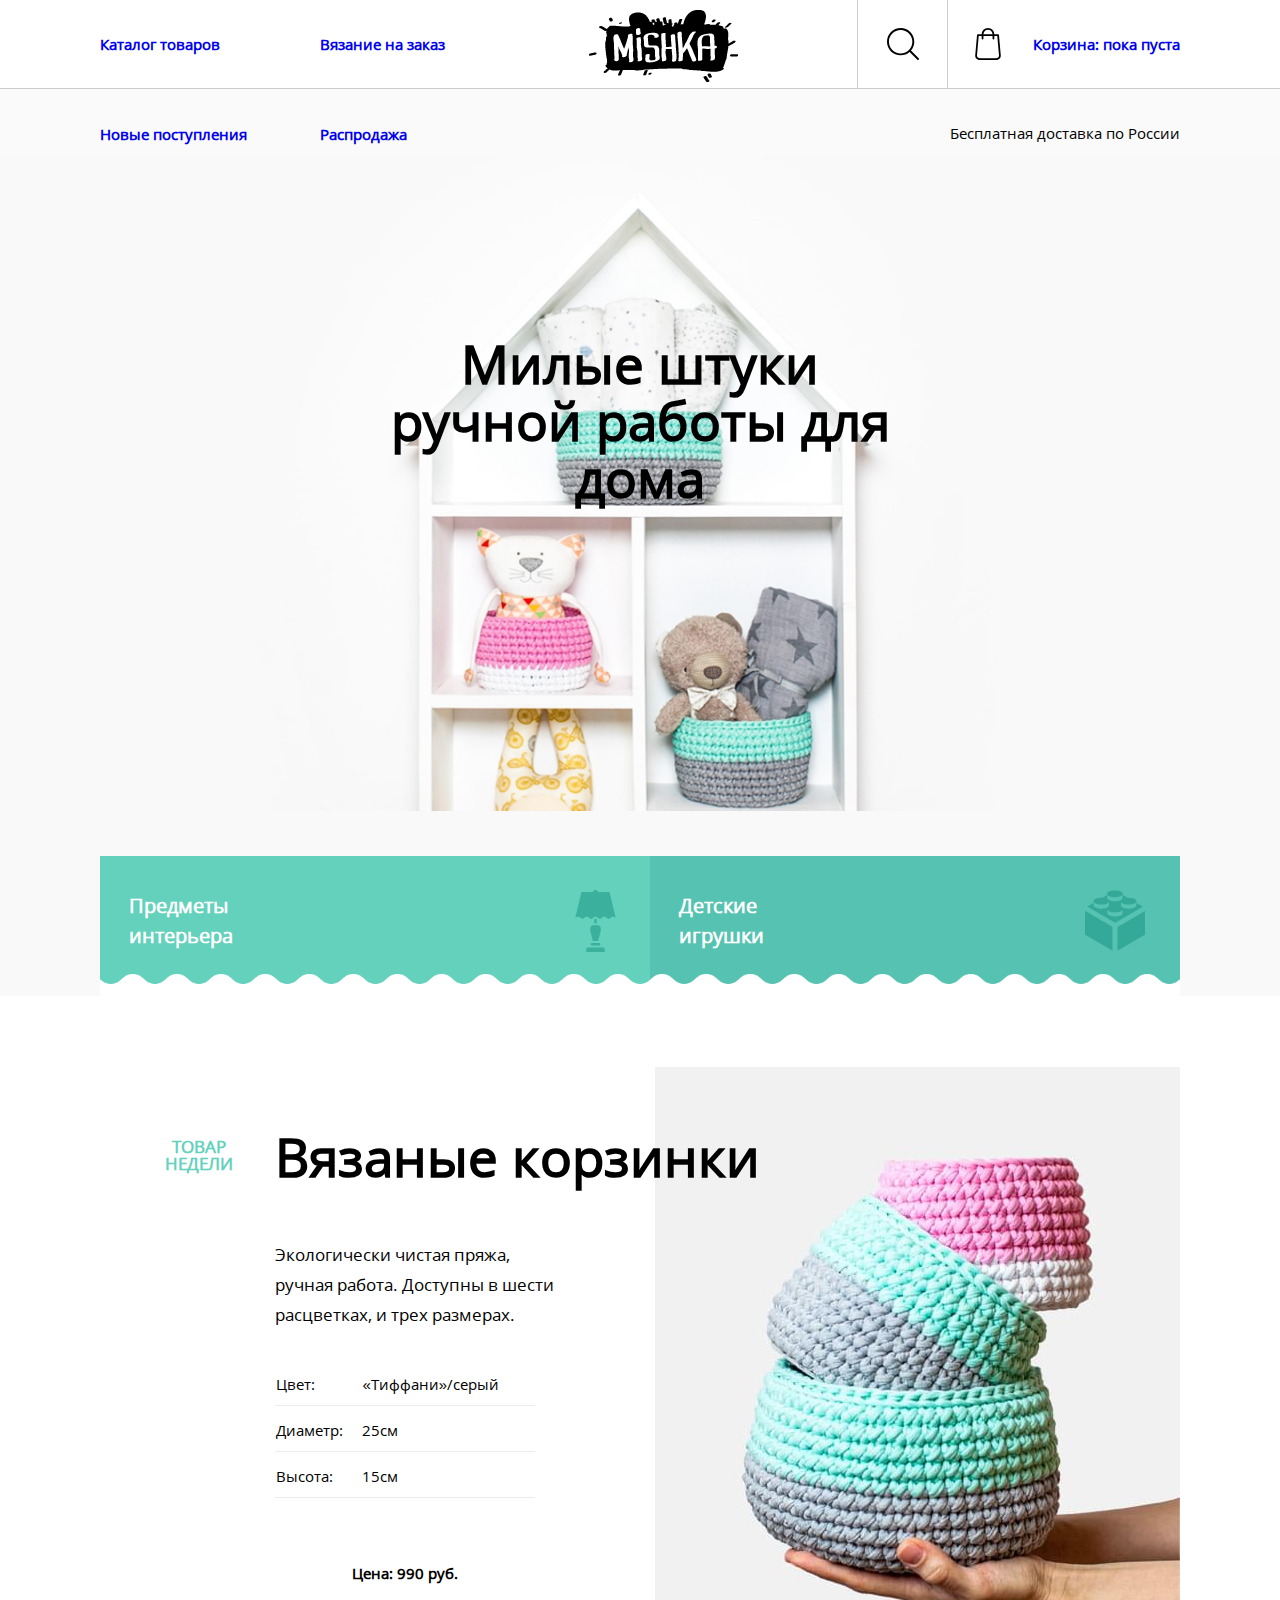
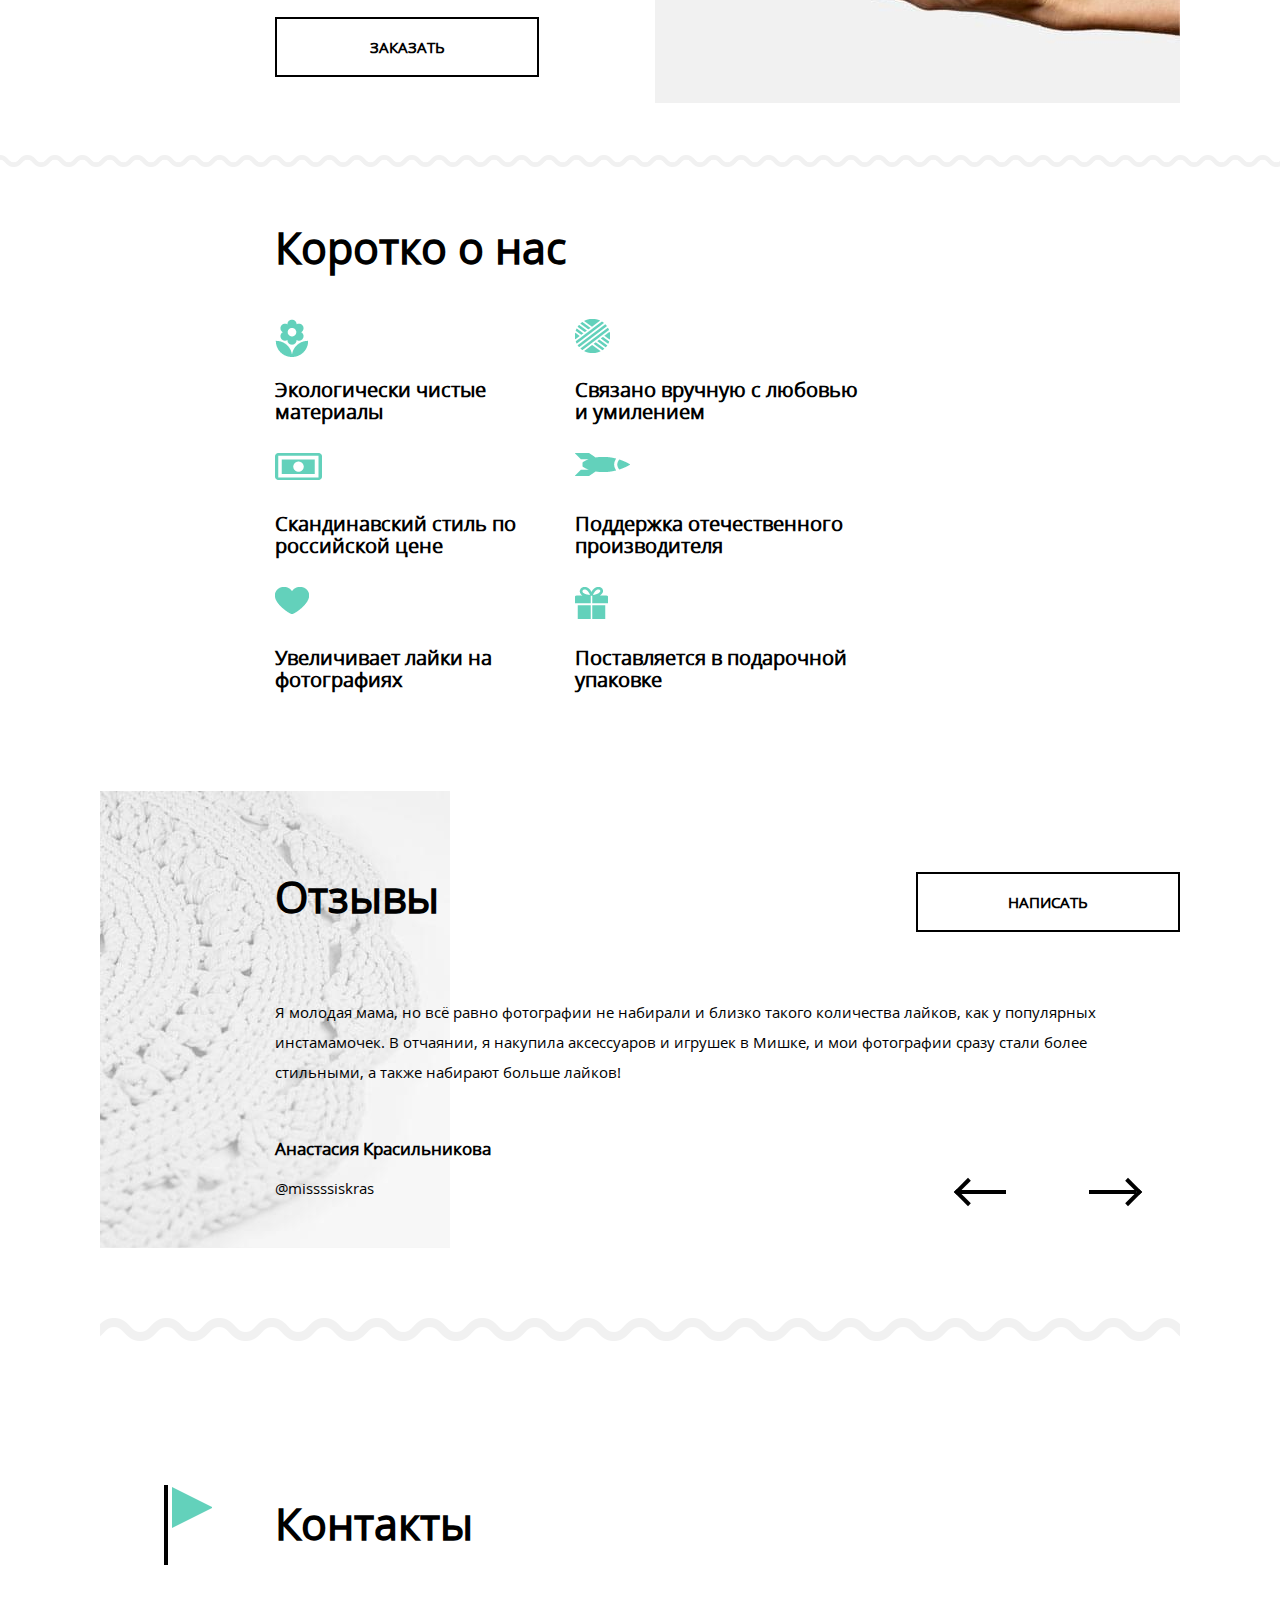
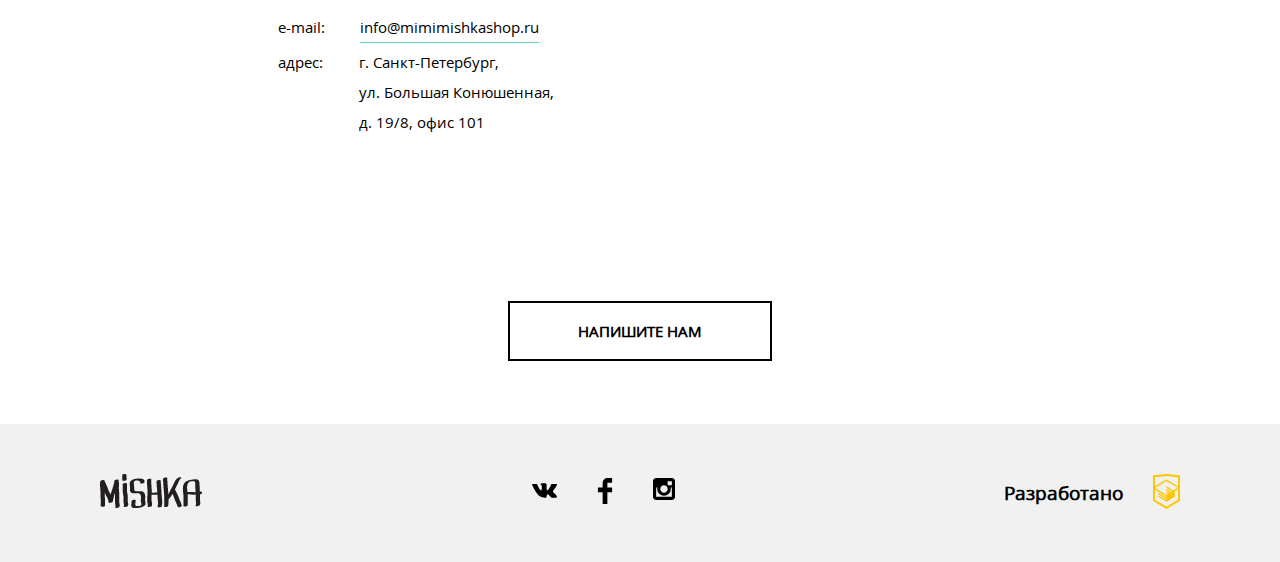
==== index.html @ f9663d28 "complete page" ====
<!DOCTYPE html>
<html lang="ru">
  <head>
    <meta charset="utf-8">
    <title>Mishka</title>
    <link rel="stylesheet" type="text/css" href="css/normalize.css">
    <link rel="stylesheet" type="text/css" href="css/main.css">
  </head>
  <body class="main-page">
    <header class="page-header">
      <nav class="main-nav main-nav--closed">
        <button class="main-nav__toggle " type="button"><span class='visually-hidden'>Открыть меню</span></button>
        <ul class="site-nav">
          <li class="site-nav__item">
            <a href="catalog.html">Каталог товаров</a>
          </li>
          <li class="site-nav__item">
            <a href="form.html">Вязание на заказ</a>
          </li>
        </ul>
        <a href="#">
          <picture class="logo">
            <source srcset="img/mishka-logo-mobile.png" media='(max-width: 767px)'>
            <source srcset="img/mishka-logo-desktop.png" type="" media='(min-width: 768px)'>
            <img src="img/main-logo.png">  
          </picture>
        </a>
        <ul class="user-nav">
          <li class="user-nav__item user-nav__item--search">
            <a href="#">Поиск по сайту</a>
          </li>
          <li class="user-nav__item user-nav__item--cart cart__filling--not">
            <a href="#">Корзина: <span class="cart__filling">пока пуста</span></a>
          </li>
        </ul>
      </nav>
      <nav class="sub-nav">
        <ul class="offer-nav">
          <li class="offer-nav__item">
            <a href="#">Новые поступления</a>
          </li>
          <li class="offer-nav__item">
            <a href="#">Распродажа</a>
          </li>
        </ul>
        <a class="sub-nav__delivery">Бесплатная доставка по России</a>
      </nav>
    </header>
    <main >
    <section class="collection-cover">
      <div class="collection">
        <h1 class="main-motto">Милые штуки ручной работы для дома</h1>
        <ul class="collection-list">
          <li class="collection-list__item">
            <a href="#" class="collection__intertior">Предметы <br>интерьера</a>
          </li>
          <li class="collection-list__item"><a href="#" class="collection__toys">
          Детские <br>игрушки</a>
          </li>
        </ul>
      </div>
    </section>
    <section class="weekly-offer">

      <div class="weekly-offer__item">
        <div class="weekly-offer__caption-cover">
          <h2 class="weekly-offer__caption">Вязаные корзинки</h2>
          <p class="weekly-offer__hit">Товар недели</p>
        </div>
        <p class="weekly-offer__paragraph">Экологически чистая пряжа, ручная работа. Доступны в шести расцветках, и трех размерах.</p>
        <table class="offer-table">
          
            <tr class="offer-table__row">
              <th class="offer-table__head">Цвет:</th>
              <td class="offer-table__data">«Тиффани»/серый</td>
            </tr>
            <tr class="offer-table__row">
              <th class="offer-table__head">Диаметр:</th>
              <td class="offer-table__data">25см</td>
            </tr>
            <tr class="offer-table__row">
              <th class="offer-table__head">Высота:</th>
              <td class="offer-table__data">15см</td>
            </tr>
          
        </table>
        <picture class="triple-set-pic">
          <source srcset="img/triple-set-mobile.jpg" width='260px' type="" media='(max-width: 767px)'>
          <source srcset="img/triple-set-tablet.jpg" type="" media='(max-width: 1200px)'>
          <source srcset="img/triple-set-desktop.jpg" type="" media='(min-width: 1201px)'>
          <img src="img/triple-set-tablet.jpg" >

        </picture>
        <p class="offer-table__price">Цена: 990 руб.</p>
        <a href="#" class="button button-offer-item">Заказать</a>
      </div>
    </section>
    <section class="about-us">
      <h2 class="index-caption about-us__caption">Коротко о нас</h2>
      <ul class="about-us__list">
        <li class="about-us__list-item about-us__list-item-1">Экологически чистые материалы</li>
        <li class="about-us__list-item about-us__list-item-2">Связано вручную с любовью и умилением</li>
        <li class="about-us__list-item about-us__list-item-3">Скандинавский стиль по российской цене</li>
        <li class="about-us__list-item about-us__list-item-4">Поддержка отечественного производителя</li>
        <li class="about-us__list-item about-us__list-item-5">Увеличивает лайки на фотографиях</li>
        <li class="about-us__list-item about-us__list-item-6">Поставляется в подарочной упаковке</li>
      </ul>
    </section>
    <section class="feedback">

      <div class="feedback__cover">
        <h2 class="feedback__caption index-caption">Отзывы</h2>
        <a href="#" class="button feedback__button">Написать</a>
      </div>
      <p class="feedback__paragraf">Я молодая мама, но всё равно фотографии не набирали и близко такого количества лайков, как у популярных инстамамочек. В отчаянии, я накупила аксессуаров и игрушек в Мишке, и мои фотографии сразу стали более стильными, а также набирают больше лайков!</p>
      <div class="author-arrows__cover">
        <div class="feedback__autor">
          <p class="author__name">Анастасия Красильникова</p>
          <p class="author__email">@missssiskras</p>
        </div>
        <div class="arrows-cover">
          <ul class="arrows">
            <li class="arrow">
              <a href="#" class="arrow-back"></a>
            </li>
            <li class="arrow">
              <a href="#" class="arrow-forward"></a>
            </li>
          </ul>
        </div>
      </div>
    </section>
    <section class="contacts">
      <p class="contacts__label"></p>
      <div class="contacts__where">
        <div class="contacts__-text-info">
          <h2 class="contacts-caption index-caption">Контакты</h2>
          <table class="contacts__table">
            <tbody>
              <tr>
                <th>e-mail:</th>
                <td><a class="contacts__table-email">info@mimimishkashop.ru</a></td>
              </tr>
              <tr class="contacts-table__second-row">
                <th>адрес:</th>
                <td class="table-address">г. Санкт-Петербург,
                <br>ул. Большая 
                Конюшенная, 
                <br>д. 19/8, офис 101</td>
              </tr>
            </tbody>
          </table>
          </div>
          <iframe src="https://yandex.ru/map-widget/v1/-/CKUvM8I5"  frameborder="1" allowfullscreen="true" class="yandex-map"></iframe>
          
        </div>
        <a href="#" class="button contacts__button">Напишите нам</a>
    </section>
  </main>
  <footer class="footer-nav">
    <a href="#" class="footer-nav__logo"><img src="img/logo-footer.png"></a>
    <div class="social-nav__cover">
      <ul class="social-nav">
        <li class="social-nav__element">
          <a href="#" class="vk"><svg xmlns="http://www.w3.org/2000/svg" width="25" height="25" viewBox="0 0 26 15"><path fill="#000" d="M16.138 11.51c.956-.309 2.18 2.04 3.483 2.939.978.681 1.727.534 1.727.534l3.473-.05s1.815-.112.957-1.554c-.071-.12-.503-1.069-2.585-3.022-2.177-2.043-1.882-1.712.739-5.244 1.597-2.153 2.236-3.468 2.036-4.028-.192-.539-1.365-.399-1.365-.399L20.69.713c-.381.001-.704.119-.851.515-.003.004-.621 1.666-1.445 3.079-1.741 2.989-2.436 3.148-2.724 2.961-.661-.433-.494-1.737-.494-2.664 0-2.897.432-4.105-.846-4.417-.427-.104-.739-.172-1.828-.182-1.392-.021-2.574 0-3.244.329-.445.223-.786.712-.579.74.26.035.843.16 1.155.586.401.552.389 1.789.389 1.789s.229 3.411-.54 3.834c-.528.29-1.25-.302-2.803-3.016-.793-1.388-1.392-2.922-1.392-2.922s-.116-.285-.326-.441c-.25-.185-.6-.244-.6-.244L.848.684S.29.7.085.946c-.182.218-.015.668-.015.668s2.909 6.881 6.203 10.347c3.02 3.182 6.452 2.971 6.452 2.971h1.555s.469-.054.709-.312c.224-.24.214-.691.214-.691s-.031-2.109.935-2.419z"/></svg><span class="visually-hidden">Вконтакте</span></a>
        </li>
        <li class="social-nav__element">
          <a href="#" class="fb"><svg xmlns="http://www.w3.org/2000/svg" width="26" height="26" viewBox="0 0 12 22"><path fill="#000" d="M12 4V0H8a4 4 0 0 0-4 4v4H0v4h4v10h4V12h4V8H8V4h4z"/></svg><span class="visually-hidden">Facebook</span></a>
        </li>
        <li class="social-nav__element">
          <a href="#" class="insta"><svg xmlns="http://www.w3.org/2000/svg" width="22" height="22" viewBox="0 0 21 21"><path fill="#000" d="M18 0H3C1.35 0 0 1.35 0 3v15c0 1.65 1.35 3 3 3h15c1.65 0 3-1.35 3-3V3c0-1.65-1.35-3-3-3zm-7.5 7c1.93 0 3.5 1.57 3.5 3.5S12.43 14 10.5 14 7 12.43 7 10.5 8.57 7 10.5 7zM18 18H3V9h1.181A6.504 6.504 0 0 0 4 10.5a6.5 6.5 0 1 0 13 0 6.45 6.45 0 0 0-.181-1.5H18v9zm0-11h-4V3h4v4z"/></svg><span class="visually-hidden">Instagram</span></a>
        </li>
      </ul>
    </div>
    <div class="footer-academy__cover">
      <p class="footer-nav__academy">Разработано</p> 
      <a href="academy"><img src="img/logo-html.png" width="27" height="35"></a>
    </div>
      
  </footer>
  <script type="text/javascript">
      var navMain = document.querySelector('.main-nav');
      var navToggle = document.querySelector('.main-nav__toggle');

      navMain.classList.remove('main-nav--nojs');

      navToggle.addEventListener('click', function() {
        if (navMain.classList.contains('main-nav--closed')) {
          navMain.classList.remove('main-nav--closed');
          navMain.classList.add('main-nav--opened');
        } else {
          navMain.classList.add('main-nav--closed');
          navMain.classList.remove('main-nav--opened');
        }
      });
    </script>
  </body>

</html>
---- css/main.css ----
@font-face {
  font-family: 'Open Sans';
  src: url("../fonts/opensans.woff2") format("woff2"), url("../fonts/opensans.woff") format("woff");
  font-weight: normal;
  font-style: normal; }

/* this file is used for block PAGE-HEADER */
/* this file is used for sass-variables */
/* this file is used for global css preferences kinda custom
reset.css with the slightest difference, that i am pretty sure
what i was doing (divide it by the fact that i'm not even a real junior)

if you meet something which doesn't resemble BEM-methodology
that means this was not the best decision I've ever made,
but it works and i didn't have enough time to refactor it.
If any of the methods disappointed you, please remember
that it is my first year of web-dev and i was trying to do my best */
body {
  min-width: 320px;
  font-size: 15px;
  line-height: 20px;
  font-family: "Open Sans", sans-serif;
  color: #000000;
  font-style: normal; }

a {
  text-decoration: none; }
  a:visited {
    color: #000000; }

.visually-hidden:not(:focus):not(:active),
input[type='checkbox'].visually-hidden,
input[type='radio'].visually-hidden {
  position: absolute;
  display: none;
  overflow: hidden;
  clip: rect(0 0 0 0);
  width: 1px;
  height: 1px;
  margin: -1px;
  padding: 0;
  content: '';
  white-space: nowrap;
  border: 0;
  -webkit-clip-path: inset(100%);
  clip-path: inset(100%); }

.button {
  display: block;
  margin-left: 30px;
  margin-right: 30px;
  text-align: center;
  width: 260px;
  font-weight: bold;
  text-transform: uppercase;
  color: #000000;
  border: 2px solid #000000;
  padding-top: 18px;
  padding-bottom: 18px;
  margin-bottom: .button; }
  .button :visited {
    color: #000000; }

@media (max-width: 767px) {
  .index-caption {
    font-size: 25px;
    line-height: 30px;
    padding-left: 30px;
    margin-bottom: 31px; } }

/* this file is used for blocks/page-header */
.page-header ul {
  list-style: none; }

.site-nav,
.user-nav {
  margin: 0;
  padding: 0; }

@media (max-width: 767px) {
  .logo {
    -webkit-box-ordinal-group: 1;
    -webkit-order: 0;
        -ms-flex-order: 0;
            order: 0; }
  .page-header {
    background-color: #ffffff; }
  .user-nav,
  .site-nav {
    -webkit-box-ordinal-group: 3;
    -webkit-order: 2;
        -ms-flex-order: 2;
            order: 2;
    margin: 0;
    padding: 0;
    display: -webkit-box;
    display: -webkit-flex;
    display: -ms-flexbox;
    display: flex;
    -webkit-box-orient: vertical;
    -webkit-box-direction: normal;
    -webkit-flex-direction: column;
        -ms-flex-direction: column;
            flex-direction: column;
    text-align: center;
    font-family: "Open Sans", sans-serif;
    font-size: 17px;
    line-height: 20px; }
  .sub-nav {
    display: none; }
  .user-nav__item,
  .site-nav__item {
    border-bottom: 1px solid #cdcdcd;
    padding-left: 30px;
    padding-right: 30px; }
  .user-nav__item a,
  .site-nav__item a {
    color: #000000;
    display: block;
    font-weight: bold; }
  .main-nav {
    display: -webkit-box;
    display: -webkit-flex;
    display: -ms-flexbox;
    display: flex; } }

@media (min-width: 768px) {
  .logo img {
    margin-left: -30%;
    padding-top: 10px; }
  .main-nav__toggle {
    display: none; }
  .main-nav {
    display: -webkit-box;
    display: -webkit-flex;
    display: -ms-flexbox;
    display: flex;
    height: 88px;
    -webkit-box-pack: justify;
    -webkit-justify-content: space-between;
        -ms-flex-pack: justify;
            justify-content: space-between;
    padding-left: 50px;
    padding-right: 50px;
    border-bottom: 1px solid #cdcdcd; }
  .site-nav {
    position: absolute; }
  .user-nav {
    display: -webkit-box;
    display: -webkit-flex;
    display: -ms-flexbox;
    display: flex; }
  .user-nav__item--search {
    border: 1px solid #cdcdcd;
    box-sizing: border-box;
    border-bottom: none;
    border-top: none;
    content: ''; }
  .user-nav__item--search a,
  .user-nav__item--cart a {
    display: block;
    padding-top: 34px;
    box-sizing: border-box;
    padding-bottom: 34px;
    font-weight: bold; }
  .user-nav__item--search a {
    color: transparent;
    font-size: 12px;
    background-image: url("../img/magnifying-glass.svg");
    background-size: 32px 32px;
    background-position: center;
    background-repeat: no-repeat; }
  .user-nav__item--cart {
    padding-left: 85px;
    background-size: 32px 32px;
    background-position: 24px;
    background-repeat: no-repeat;
    background-image: url("../img/shopping-bag.svg"); }
  .offer-nav {
    display: none; }
  .site-nav {
    top: 89px;
    display: -webkit-box;
    display: -webkit-flex;
    display: -ms-flexbox;
    display: flex;
    font-weight: bold; }
  .site-nav a:visited {
    color: #000; }
  .site-nav__item {
    width: 220px; }
  .site-nav__item a {
    display: block;
    padding-top: 34px;
    padding-bottom: 34px; }
  .sub-nav {
    height: 66px;
    background-color: #f1f1f1;
    display: -webkit-box;
    display: -webkit-flex;
    display: -ms-flexbox;
    display: flex;
    -webkit-box-pack: end;
    -webkit-justify-content: flex-end;
        -ms-flex-pack: end;
            justify-content: flex-end;
    padding-left: 50px;
    padding-right: 50px;
    box-sizing: border-box;
    padding-top: 24px; }
  .sub-nav__delivery {
    margin: 0;
    font-size: 15px;
    line-height: 24px;
    padding-top: 8px; }
  .main-motto {
    margin: 0; }
  .main-motto,
  .main-form .inner-page-header,
  .catalog .inner-page-header {
    padding-left: 0;
    font-size: 43px;
    line-height: 50px;
    text-align: center;
    padding-top: 40px;
    padding-bottom: 80px;
    margin-bottom: 80px;
    background-color: #f1f1f1;
    background-image: url("../img/white-zigzag.png");
    background-repeat: repeat-x;
    background-position: bottom;
    background-size: auto; }
  .logo img {
    padding-left: 50px; } }

@media (min-width: 1200px) {
  .site-nav {
    position: relative;
    top: 0px; }
  .site-nav__item a {
    display: block;
    padding-top: 34px;
    padding-bottom: 34px; }
  .sub-nav {
    height: 66px;
    background-color: #f1f1f1;
    display: -webkit-box;
    display: -webkit-flex;
    display: -ms-flexbox;
    display: flex;
    -webkit-box-pack: justify;
    -webkit-justify-content: space-between;
        -ms-flex-pack: justify;
            justify-content: space-between;
    box-sizing: border-box;
    padding-top: 24px; }
  .offer-nav {
    margin: 0;
    padding: 0;
    display: -webkit-box;
    display: -webkit-flex;
    display: -ms-flexbox;
    display: flex;
    -webkit-align-self: center;
        -ms-flex-item-align: center;
            align-self: center; }
  .offer-nav__item {
    width: 220px;
    font-weight: bold; } }

/* this file is used for blocks/main-nav.scss */
@media (max-width: 767px) {
  .main-nav--closed .site-nav,
  .main-nav--closed .user-nav {
    display: none; }
  .main-nav {
    height: 80px;
    -webkit-box-align: center;
    -webkit-align-items: center;
        -ms-flex-align: center;
            align-items: center;
    -webkit-box-pack: justify;
    -webkit-justify-content: space-between;
        -ms-flex-pack: justify;
            justify-content: space-between;
    border-bottom: 1px solid #ececec;
    padding-left: 30px;
    padding-right: 30px;
    position: relative; }
    .main-nav::before {
      display: block;
      content: '';
      width: 22px;
      height: 1px;
      position: relative;
      top: 0; }
  .main-nav__toggle {
    box-sizing: border-box;
    width: 22px;
    height: 20px;
    -webkit-box-ordinal-group: 3;
    -webkit-order: 2;
        -ms-flex-order: 2;
            order: 2;
    border: 3px solid #000000;
    border-left: none;
    border-right: none;
    background-color: transparent;
    position: relative; }
    .main-nav__toggle::after {
      display: block;
      content: '';
      width: 22px;
      height: 3px;
      position: absolute;
      top: 6px;
      left: 0;
      background-color: #000000; }
  .main-nav--opened {
    margin-bottom: 320px; }
  .main-nav--opened .site-nav,
  .main-nav--opened .user-nav {
    position: absolute;
    top: 81px;
    display: -webkit-box;
    display: -webkit-flex;
    display: -ms-flexbox;
    display: flex;
    background-color: #ffffff;
    width: 100%;
    margin-left: -30px; }
  .main-nav--opened .user-nav {
    top: 255px; }
  .main-nav--opened .main-nav__toggle {
    border: none; }
    .main-nav--opened .main-nav__toggle::before {
      display: block;
      content: '';
      width: 25px;
      height: 3px;
      position: absolute;
      top: 8px;
      left: 0;
      background-color: #000000;
      -webkit-transform: rotate(45deg);
          -ms-transform: rotate(45deg);
              transform: rotate(45deg); }
    .main-nav--opened .main-nav__toggle::after {
      display: block;
      content: '';
      width: 25px;
      height: 3px;
      position: absolute;
      top: 8px;
      left: 0;
      background-color: #000000;
      -webkit-transform: rotate(-45deg);
          -ms-transform: rotate(-45deg);
              transform: rotate(-45deg); }
  .cart__filling--not {
    position: relative; }
    .cart__filling--not::before {
      display: block;
      content: '';
      width: 20px;
      height: 20px;
      position: absolute;
      top: 32px;
      left: 70px;
      background-image: url("../img/cart.png");
      background-repeat: no-repeat;
      background-size: contain; }
  .user-nav__item--search {
    position: relative; }
    .user-nav__item--search::before {
      display: block;
      content: '';
      width: 20px;
      height: 20px;
      position: absolute;
      top: 32px;
      left: 70px;
      background-image: url("../img/search.png");
      background-repeat: no-repeat;
      background-size: contain; }
  .site-nav__item a,
  .user-nav__item a {
    display: inline-block;
    width: 100%;
    padding-top: 32px;
    padding-bottom: 34px; } }

@media (min-width: 767px) {
  .logo,
  .offer-nav a,
  .site-nav__item a {
    box-sizing: border-box; }
    .logo:hover,
    .offer-nav a:hover,
    .site-nav__item a:hover {
      opacity: 0.6; }
    .logo:active,
    .offer-nav a:active,
    .site-nav__item a:active {
      opacity: 0.4; } }

@media (min-width: 1200px) {
  .main-nav,
  .sub-nav {
    padding-left: 100px;
    padding-right: 100px; } }

/* this file is used for blocks/collection.scss */
.collection-list {
  list-style: none;
  padding: 0;
  margin: 0; }

.collection {
  background-repeat: no-repeat;
  background-size: contain;
  background-position: center -45px;
  background-image: url("../img/background-main-mobile.jpg");
  padding-top: 76vw;
  background-color: #f9f9f9; }

.main-motto {
  font-size: 27px;
  line-height: 30px;
  position: relative;
  top: -270px;
  margin: 0 auto;
  padding-left: 30px;
  padding-right: 30px;
  text-align: center;
  font-weight: bold; }

.collection a {
  color: #ffffff; }
  .collection a:visited {
    color: #ffffff; }

.collection-list__item {
  position: relative; }
  .collection-list__item:first-of-type::after {
    position: absolute;
    content: '';
    display: block;
    width: 41px;
    height: 62px;
    background-image: url("../img/interior.png");
    background-size: contain;
    background-repeat: no-repeat;
    top: 23px;
    right: 30px; }
  .collection-list__item:last-of-type::after {
    position: absolute;
    content: '';
    display: block;
    width: 60px;
    height: 61px;
    background-image: url("../img/cube.png");
    background-size: contain;
    background-repeat: no-repeat;
    top: 23px;
    right: 25px; }

.collection__intertior {
  /*width: 130px;*/
  display: block;
  font-size: 19px;
  line-height: 24px;
  font-weight: bold;
  padding-top: 30px;
  padding-bottom: 30px;
  background-color: #63d1bb;
  padding-left: 29px;
  padding-right: 30px; }
  .collection__intertior:hover {
    padding-bottom: 35px; }
  .collection__intertior:active {
    padding-bottom: 35px;
    color: rgba(255, 255, 255, 0.6); }

.collection__toys {
  /*width: 130px;*/
  display: block;
  font-size: 19px;
  line-height: 24px;
  font-weight: bold;
  padding-top: 30px;
  padding-bottom: 30px;
  background-color: #56c3b2;
  padding-left: 29px;
  padding-right: 30px; }
  .collection__toys:hover {
    padding-bottom: 35px; }
  .collection__toys:active {
    padding-bottom: 35px;
    color: rgba(255, 255, 255, 0.6); }

@media (min-width: 767px) {
  .collection {
    background-repeat: no-repeat;
    background-size: contain;
    background-position: center -45px;
    background-image: url("../img/background-main-desktop.jpg");
    padding-top: 32vw;
    background-color: #f9f9f9; }
  .main-page .sub-nav {
    background-color: #fafafa; }
  .main-motto {
    font-size: 43px;
    line-height: 50px;
    position: relative;
    bottom: 0;
    width: 500px;
    background-color: transparent;
    background-image: none;
    margin: 0 auto;
    padding-left: 30px;
    padding-right: 30px;
    text-align: center;
    font-weight: bold; }
  .collection-list {
    display: -webkit-box;
    display: -webkit-flex;
    display: -ms-flexbox;
    display: flex;
    margin-left: 50px;
    margin-right: 50px;
    box-sizing: border-box;
    position: relative; }
    .collection-list::after {
      position: absolute;
      display: block;
      content: '';
      bottom: -2px;
      left: 0px;
      height: 24px;
      width: 100%;
      background-position: center;
      background-image: url("../img/zigzag-fill-desktop.png");
      background-size: contain;
      background-repeat: repeat-x; }
  .collection-list__item {
    -webkit-box-flex: 1;
    -webkit-flex-grow: 1;
        -ms-flex-positive: 1;
            flex-grow: 1;
    /*background-repeat: repeat-x;
	background-position: -2px 117px;
	background-image: url('../img/white-zigzag.png');*/ }
  .collection__intertior,
  .collection__toys {
    font-size: 20px;
    line-height: 30px;
    padding-top: 35px;
    padding-bottom: 45px; }
    .collection__intertior:hover,
    .collection__toys:hover {
      font-size: 1.7em; }
    .collection__intertior:active,
    .collection__toys:active {
      font-size: 1.7em;
      color: rgba(255, 255, 255, 0.6); }
  .collection-list__item:first-of-type::after {
    top: 34px;
    right: 34px; }
  .collection-list__item:last-of-type::after {
    top: 34px;
    right: 35px; } }

@media (min-width: 1200px) {
  .collection-cover {
    padding-left: 100px;
    padding-right: 100px;
    background-color: #f9f9f9; }
  .collection {
    background-repeat: no-repeat;
    background-size: contain;
    background-position: center -45px;
    background-image: url("../img/background-main-desktop.jpg");
    padding-top: 32vw;
    background-color: #f9f9f9; }
  .main-motto {
    font-size: 53px;
    line-height: 57px;
    width: 50%; }
  .collection-list {
    margin-left: 0;
    margin-right: 0; } }

/* this file is used for blocks/weekly-offer.scss */
.weekly-offer__hit {
  margin: 0;
  margin-bottom: 30px;
  text-transform: uppercase;
  font-weight: bold;
  color: #63d1bb;
  padding-left: 30px;
  font-size: 17px;
  line-height: 20px; }

.weekly-offer__caption {
  margin: 0;
  padding-left: 30px;
  font-size: 25px;
  line-height: 30px;
  margin-top: 33px; }

.weekly-offer__paragraph {
  padding-left: 30px;
  padding-right: 30px;
  margin: 0; }

.offer-table {
  margin-top: 30px;
  box-sizing: border-box;
  width: 260px;
  margin-left: 30px;
  margin-right: 30px;
  text-align: left;
  border-collapse: collapse;
  margin-bottom: 30px; }

.offer-table__row {
  border-bottom: 1px solid #ececec; }

.offer-table__data,
.offer-table__head {
  padding-top: 14px;
  padding-bottom: 11px;
  font-weight: normal; }

.triple-set-pic {
  padding-left: 30px;
  padding-right: 30px;
  width: 260px;
  padding-top: 28px; }

.offer-table__price {
  width: 260px;
  margin-left: 30px;
  margin-right: 30px;
  text-align: center;
  font-weight: bold; }

.button-offer-item {
  display: block;
  margin-left: 30px;
  margin-right: 30px;
  text-align: center;
  width: 260px;
  font-weight: bold;
  text-transform: uppercase;
  color: #000000;
  border: 2px solid #000000;
  padding-top: 18px;
  padding-bottom: 18px; }
  .button-offer-item:visited {
    color: #000000; }
  .button-offer-item:hover {
    background-color: #444444;
    color: #ffffff; }
  .button-offer-item:active {
    background-color: #444444;
    color: #7c7c7c; }

.weekly-offer {
  position: relative;
  padding-bottom: 36px; }
  .weekly-offer::after {
    position: absolute;
    content: '';
    display: block;
    width: 100%;
    bottom: -20px;
    height: 12px;
    background-repeat: repeat-x;
    background-image: url("../img/zigzag-grey-desktop.png");
    background-size: contain; }

@media (min-width: 768px) {
  .weekly-offer__caption,
  .weekly-offer__paragraph {
    padding-left: 50px; }
  .weekly-offer__caption {
    margin-bottom: 55px; }
  .weekly-offer__paragraph {
    width: 291px;
    font-size: 17px;
    line-height: 30px; }
  .offer-table {
    margin-left: 50px; }
  .weekly-offer__caption-cover,
  .weekly-offer__item {
    position: relative; }
  .weekly-offer__hit {
    position: absolute;
    width: 75px;
    top: 10px;
    text-align: center;
    right: 50px;
    line-height: 17px; }
  .weekly-offer__caption {
    font-size: 43px;
    line-height: 50px; }
  .triple-set-pic img {
    position: absolute;
    top: 113px;
    right: 50px; }
  .weekly-offer {
    padding-bottom: 70px; }
  .offer-table__price {
    margin-bottom: 34px; }
  .offer-table__price,
  .button-offer-item {
    margin-left: 50px; } }

@media (min-width: 1200px) {
  .weekly-offer__item {
    padding-left: 275px; }
  .weekly-offer__caption-cover {
    position: relative;
    z-index: 2; }
  .weekly-offer__caption {
    font-size: 53px;
    line-height: 57px;
    margin-top: 71px;
    padding-top: 61px; }
  .weekly-offer__hit {
    position: absolute;
    left: -144px;
    width: 75px;
    top: 71px;
    text-align: center;
    font-size: 17px;
    line-height: 17px; }
  .triple-set-pic img {
    position: absolute;
    top: 0px;
    right: 100px; }
  .weekly-offer__caption,
  .weekly-offer__paragraph {
    padding-left: 0px; }
  .offer-table {
    margin-left: 0; }
  .offer-table__price, .button-offer-item {
    margin-left: 0px; } }

/* this file is used for blocks/about-us.scss */
.about-us__list {
  list-style: none;
  margin: 0;
  padding: 0;
  display: -webkit-box;
  display: -webkit-flex;
  display: -ms-flexbox;
  display: flex; }

.about-us__list-item {
  padding-top: 60px;
  vertical-align: center;
  background-position: top left;
  background-repeat: no-repeat;
  background-size: auto;
  margin-bottom: 30px;
  font-weight: bold; }

.about-us__list-item-1 {
  background-image: url("../img/icon-1.png"); }

.about-us__list-item-2 {
  background-image: url("../img/icon-2.png"); }

.about-us__list-item-3 {
  background-image: url("../img/icon-3.png"); }

.about-us__list-item-4 {
  background-image: url("../img/icon-4.png"); }

.about-us__list-item-5 {
  background-image: url("../img/icon-5.png"); }

.about-us__list-item-6 {
  background-image: url("../img/icon-6.png"); }

@media (max-width: 767px) {
  .about-us {
    margin-top: 41px; }
  .about-us__list {
    -webkit-box-orient: vertical;
    -webkit-box-direction: normal;
    -webkit-flex-direction: column;
        -ms-flex-direction: column;
            flex-direction: column;
    padding-left: 30px;
    padding-right: 30px; }
  .about-us__list-item {
    width: 212px; } }

@media (min-width: 768px) {
  .about-us {
    margin-left: 50px;
    margin-right: 50px; }
  .about-us__caption {
    font-size: 43px;
    line-height: 50px;
    margin: 0;
    margin-top: 76px;
    margin-bottom: 46px; }
  .about-us__list {
    -webkit-flex-wrap: wrap;
        -ms-flex-wrap: wrap;
            flex-wrap: wrap;
    max-width: 700px; }
  .about-us__list-item {
    width: 300px;
    font-size: 20px;
    line-height: 22px; } }

@media (min-width: 1200px) {
  .about-us {
    margin-left: 100px;
    margin-right: 100px;
    padding-left: 175px;
    margin-bottom: 70px; } }

/* this file is used for blocks/feedback.scss */
.author__name {
  font-weight: bold;
  font-size: 17px;
  line-height: 24px; }

.feedback__autor {
  display: -webkit-box;
  display: -webkit-flex;
  display: -ms-flexbox;
  display: flex;
  padding-left: 30px; }

.arrows {
  list-style: none;
  margin: 0;
  padding: 0;
  padding-left: 30px;
  margin-top: 36px; }

.arrow-back,
.arrow-forward {
  position: relative;
  display: block;
  width: 100%;
  height: 100%; }
  .arrow-back::after,
  .arrow-forward::after {
    position: absolute;
    display: block;
    content: '';
    height: 4px;
    width: 47px;
    background-color: #000000;
    top: 24px;
    left: 39px; }
  .arrow-back::before,
  .arrow-forward::before {
    position: absolute;
    display: block;
    content: '';
    height: 16px;
    width: 16px;
    border: 4px solid #000000;
    border-right: none;
    border-bottom: none;
    top: 16px;
    left: 38px;
    -webkit-transform: rotate(-45deg);
        -ms-transform: rotate(-45deg);
            transform: rotate(-45deg); }

.arrow-forward::before {
  top: 16px;
  left: 68px;
  -webkit-transform: rotate(135deg);
      -ms-transform: rotate(135deg);
          transform: rotate(135deg); }

.feedback__paragraf {
  margin-left: 30px;
  margin-right: 30px;
  line-height: 30px;
  margin-bottom: 70px; }

.feedback__autor {
  -webkit-box-orient: vertical;
  -webkit-box-direction: normal;
  -webkit-flex-direction: column;
      -ms-flex-direction: column;
          flex-direction: column; }

.author__email,
.author__name {
  padding: 0;
  margin: 0; }

.author__name {
  margin-bottom: 17px; }

.arrows {
  display: -webkit-box;
  display: -webkit-flex;
  display: -ms-flexbox;
  display: flex;
  width: 260px; }

.arrow {
  display: block;
  -webkit-box-flex: 1;
  -webkit-flex-grow: 1;
      -ms-flex-positive: 1;
          flex-grow: 1;
  height: 52px;
  box-sizing: border-box;
  border: 1px solid #cdcdcd; }

@media (min-width: 767px) {
  .feedback {
    background-repeat: no-repeat;
    background-size: contain;
    background-image: url("../img/review-lace.jpg");
    background-position: left;
    margin-bottom: 70px; }
  .feedback__cover {
    padding-top: 81px;
    margin-left: 50px; }
  .feedback__caption {
    margin: 0;
    font-size: 43px;
    line-height: 50px; }
  .feedback__cover {
    display: -webkit-box;
    display: -webkit-flex;
    display: -ms-flexbox;
    display: flex;
    -webkit-box-pack: justify;
    -webkit-justify-content: space-between;
        -ms-flex-pack: justify;
            justify-content: space-between; }
  .feedback__button {
    margin-right: 50px; }
    .feedback__button:visited {
      color: #000000; }
    .feedback__button:hover {
      background-color: #444444;
      color: #ffffff; }
    .feedback__button:active {
      background-color: #444444;
      color: #7c7c7c; }
  .feedback__paragraf {
    margin: 50px;
    margin-top: 65px; }
  .feedback__autor {
    padding-left: 50px;
    padding-bottom: 50px; }
  .author-arrows__cover {
    display: -webkit-box;
    display: -webkit-flex;
    display: -ms-flexbox;
    display: flex;
    -webkit-box-align: center;
    -webkit-align-items: center;
        -ms-flex-align: center;
            align-items: center;
    -webkit-box-pack: justify;
    -webkit-justify-content: space-between;
        -ms-flex-pack: justify;
            justify-content: space-between; }
  .arrows {
    margin: 0;
    margin-right: 50px; }
  .arrow {
    border: none; } }

@media (min-width: 1200px) {
  .feedback {
    margin-left: 100px;
    margin-right: 100px;
    padding-left: 175px;
    margin-bottom: 70px; }
  .feedback__cover,
  .feedback__paragraf,
  .feedback__autor {
    padding-left: 0;
    margin-left: 0; }
  .arrows,
  .feedback__button {
    margin-right: 0; } }

/* this file is used for blocks/contacts.scss */
.contacts__table {
  padding-left: 30px;
  margin-bottom: 40px; }

.contacts__table th {
  font-weight: normal; }

.yandex-map {
  height: 457px;
  border: none;
  width: 100%; }

.contacts__table {
  line-height: 30px; }

.contacts__table th {
  width: 78px;
  text-align: left; }

.contacts__table-email {
  border-bottom: 1px solid #63d1bb;
  display: inline-block; }

.contacts-table__second-row {
  vertical-align: baseline;
  padding-top: 40px; }

.contacts__button {
  margin: 40px auto; }
  .contacts__button:visited {
    color: #000000; }
  .contacts__button:hover {
    background-color: #444444;
    color: #ffffff; }
  .contacts__button:active {
    background-color: #444444;
    color: #7c7c7c; }

.contacts__table-email:hover {
  color: #63d1bb; }

.contacts__table-email:active {
  color: #63d1bb;
  opacity: 0.3; }

@media (min-width: 768px) {
  .contacts {
    background-image: url("../img/zigzag-grey-desktop.png");
    background-position: top;
    background-repeat: repeat-x; }
  .contacts__where {
    padding-top: 86px; }
  .contacts-caption,
  .contacts__table {
    padding-left: 50px;
    padding-right: 50px; }
  .contacts-caption {
    margin: 0;
    font-size: 43px;
    line-height: 50px;
    position: relative; }
    .contacts-caption::after {
      position: absolute;
      content: '';
      display: block;
      height: 80px;
      width: 4px;
      background-color: #000000;
      top: 0;
      right: 96px; }
    .contacts-caption::before {
      position: absolute;
      content: '';
      display: block;
      height: 1px;
      width: 1px;
      border: 40px solid #63d1bb;
      border-top: 20px solid transparent;
      border-bottom: 20px solid transparent;
      border-right: none;
      top: 2px;
      right: 52px; }
  .contacts__table {
    margin-top: 60px; }
  .contacts__table tbody {
    display: -webkit-box;
    display: -webkit-flex;
    display: -ms-flexbox;
    display: flex;
    -webkit-box-pack: justify;
    -webkit-justify-content: space-between;
        -ms-flex-pack: justify;
            justify-content: space-between; }
  .contacts__table tr {
    display: -webkit-box;
    display: -webkit-flex;
    display: -ms-flexbox;
    display: flex;
    width: 334px; }
  .contacts__table-email {
    border-bottom: 1px solid #63d1bb;
    height: 30px; }
  .contacts-table__second-row {
    padding-top: 0px; }
  .table-address {
    padding-left: 25px; } }

@media (min-width: 1200px) {
  .contacts {
    margin-left: 100px;
    margin-right: 100px; }
  .contacts__where {
    display: -webkit-box;
    display: -webkit-flex;
    display: -ms-flexbox;
    display: flex; }
  .contacts-caption,
  .contacts__table {
    padding-left: 175px;
    padding-right: 50px; }
  .contacts-caption {
    margin-top: 81px;
    padding-top: 14px; }
  .contacts__table tbody {
    display: table-row-group; }
  .contacts__table tr {
    display: table-row;
    width: 334px; }
  .table-address {
    padding-left: 0px; }
  .contacts-caption::after {
    top: 0;
    left: 64px; }
  .contacts-caption::before {
    left: 72px; }
  .yandex-map {
    width: 525px;
    margin-left: auto; } }

/* this file is used for blocks/footer-nav.scss */
.footer-nav {
  background-color: #f1f1f1; }

.social-nav {
  display: -webkit-box;
  display: -webkit-flex;
  display: -ms-flexbox;
  display: flex;
  list-style: none;
  min-width: 143px;
  -webkit-box-pack: justify;
  -webkit-justify-content: space-between;
      -ms-flex-pack: justify;
          justify-content: space-between;
  margin: 0;
  padding: 0; }

.footer-nav__academy {
  padding: 0;
  margin: 0; }

.footer-academy__cover {
  display: -webkit-box;
  display: -webkit-flex;
  display: -ms-flexbox;
  display: flex;
  list-style: none;
  min-width: 143px;
  font-weight: bold;
  font-size: 19px;
  line-height: 18px;
  -webkit-box-pack: justify;
  -webkit-justify-content: space-between;
      -ms-flex-pack: justify;
          justify-content: space-between;
  -webkit-box-align: center;
  -webkit-align-items: center;
      -ms-flex-align: center;
          align-items: center; }

.footer-nav__logo {
  display: block; }

@media (max-width: 767px) {
  .footer-nav__logo {
    display: none; }
  .social-nav__cover {
    display: -webkit-box;
    display: -webkit-flex;
    display: -ms-flexbox;
    display: flex;
    -webkit-box-pack: center;
    -webkit-justify-content: center;
        -ms-flex-pack: center;
            justify-content: center;
    border-bottom: 1px solid #e5e5e5; }
  .social-nav {
    width: 50%;
    -webkit-box-align: center;
    -webkit-align-items: center;
        -ms-flex-align: center;
            align-items: center;
    padding-top: 30px;
    padding-bottom: 27px; }
  .footer-academy__cover {
    -webkit-box-pack: justify;
    -webkit-justify-content: space-between;
        -ms-flex-pack: justify;
            justify-content: space-between;
    -webkit-box-align: center;
    -webkit-align-items: center;
        -ms-flex-align: center;
            align-items: center;
    width: 40%;
    margin-left: 30%;
    padding-top: 30px;
    padding-bottom: 27px; } }

@media (min-width: 768px) {
  .footer-nav {
    display: -webkit-box;
    display: -webkit-flex;
    display: -ms-flexbox;
    display: flex;
    padding: 50px;
    -webkit-box-pack: justify;
    -webkit-justify-content: space-between;
        -ms-flex-pack: justify;
            justify-content: space-between;
    -webkit-box-align: center;
    -webkit-align-items: center;
        -ms-flex-align: center;
            align-items: center;
    margin-top: 63px; }
  .footer-nav__academy {
    margin-right: 30px; } }

@media (min-width: 1200px) {
  .footer-nav {
    padding-left: 100px;
    padding-right: 100px; } }

/*form scss files starts from here */
/* this file is used for blocks/main-form__global */
.form__main-header,
.inner-page-header {
  margin: 0;
  font-size: 27px;
  line-height: 30px;
  padding-left: 30px; }

.main-form {
  font-weight: bold; }

.main-form input::-webkit-input-placeholder, .main-form textarea::-webkit-input-placeholder {
  color: #d6d6d6; }

.main-form input::-moz-placeholder, .main-form textarea::-moz-placeholder {
  color: #d6d6d6; }

.main-form input:-ms-input-placeholder, .main-form textarea:-ms-input-placeholder {
  color: #d6d6d6; }

.main-form input::-ms-input-placeholder, .main-form textarea::-ms-input-placeholder {
  color: #d6d6d6; }

.main-form input::placeholder,
.main-form textarea::placeholder {
  color: #d6d6d6; }

fieldset {
  padding: 0;
  border: 0;
  margin: 0; }

.form__text-preview,
.asterics {
  font-weight: normal; }

.form-green-line {
  position: relative;
  font-size: 16px;
  line-height: 17px;
  font-weight: bold;
  color: #63d1bb;
  text-transform: uppercase;
  padding-left: 30px; }
  .form-green-line::after {
    position: absolute;
    display: block;
    content: '';
    top: 10px;
    left: 50px;
    height: 1px;
    width: 100%;
    background-color: #63d1bb; }

@media (max-width: 767px) {
  .form__main-header,
  .inner-page-header {
    background-color: #f1f1f1;
    height: 177px;
    text-align: center;
    padding-top: 75px;
    box-sizing: border-box; }
  .form__text-preview {
    font-size: 13px;
    line-height: 24px;
    padding-left: 30px;
    padding-right: 30px;
    margin-top: 29px;
    margin-bottom: 30px; }
  .form-green-line {
    background-color: #ffffff; }
    .form-green-line::after {
      position: absolute;
      display: block;
      content: '';
      top: 10px;
      left: 100px;
      height: 1px;
      width: 75vw;
      background-color: #63d1bb; } }

@media (min-width: 767px) {
  .form__text-preview {
    font-size: 17px;
    line-height: 30px;
    padding-left: 50px;
    padding-right: 50px;
    margin-top: 29px;
    margin-bottom: 62px; } }

.radio-list__item:hover.radio-list__item::after {
  border-color: #63d1bb; }

.radio-list__item:active.radio-list__item::after {
  border-color: #c7c7c7; }

.checkbox-list__item:hover.checkbox-list__item::before {
  border-color: #63d1bb; }

.checkbox-list__item:active.checkbox-list__item::before {
  border-color: #c7c7c7; }

.main-form__textarea:hover,
.contacts-list__item input:hover,
.name-list__item input:hover {
  border-color: #63d1bb; }

.main-form__textarea:active,
.main-form__textarea:focus,
.contacts-list__item input:active,
.contacts-list__item input:focus,
.name-list__item input:active,
.name-list__item input:focus {
  outline: none;
  border-color: #63d1bb; }

.social-nav__element:hover svg path {
  fill: #63d1bb; }

.social-nav__element:active svg path {
  fill: #63d1bb;
  opacity: 0.5; }

/* this file is used for blocks/main-form__radio.scss */
.radio-list {
  display: -webkit-box;
  display: -webkit-flex;
  display: -ms-flexbox;
  display: flex;
  list-style: none;
  margin: 0;
  padding-left: 30px; }

.radio-list__item label {
  position: relative; }

.radio-list {
  -webkit-box-orient: vertical;
  -webkit-box-direction: normal;
  -webkit-flex-direction: column;
      -ms-flex-direction: column;
          flex-direction: column;
  margin-top: 30px; }

.radio-list__item {
  padding-left: 63px;
  padding-top: 11px;
  padding-bottom: 16px;
  margin-bottom: 35px;
  position: relative; }
  .radio-list__item::after {
    position: absolute;
    display: block;
    content: '';
    width: 39px;
    height: 39px;
    top: 0;
    left: 0;
    border: 2px solid #000000;
    border-radius: 50%; }

.radio-list__item input:checked + label::after {
  position: absolute;
  display: block;
  content: '';
  width: 16px;
  height: 16px;
  top: 3px;
  left: -49px;
  background-color: #63d1bb;
  border-radius: 50%; }

@media (min-width: 767px) {
  .main-form__fieldset {
    position: relative; }
  .main-form__radio {
    display: -webkit-box;
    display: -webkit-flex;
    display: -ms-flexbox;
    display: flex;
    -webkit-box-orient: horizontal;
    -webkit-box-direction: normal;
    -webkit-flex-direction: row;
        -ms-flex-direction: row;
            flex-direction: row; }
  .main-form__legend {
    position: absolute;
    top: 62px;
    padding-left: 50px; }
  .radio-list {
    padding-left: 225px;
    padding-top: 50px;
    margin-top: 0; } }

@media (min-width: 1200px) {
  .form-green-line::after {
    display: none; } }

/* this file is used for blocks/main-form__checkbox.scss */
.checkbox-list {
  display: -webkit-box;
  display: -webkit-flex;
  display: -ms-flexbox;
  display: flex;
  list-style: none;
  margin: 0;
  padding-left: 30px; }

.checkbox-list__item {
  position: relative; }

.checkbox-list label {
  position: relative; }

.checkbox-list {
  -webkit-box-orient: vertical;
  -webkit-box-direction: normal;
  -webkit-flex-direction: column;
      -ms-flex-direction: column;
          flex-direction: column;
  margin-top: 23px;
  margin-bottom: 14px; }

.checkbox-list__item {
  padding-top: 11px;
  padding-bottom: 12px;
  padding-left: 63px;
  margin-bottom: 22px; }
  .checkbox-list__item::before {
    position: absolute;
    display: block;
    content: '';
    width: 39px;
    height: 39px;
    top: 0;
    left: 0;
    border: 2px solid #000000; }

.checkbox-list__item input:checked + label::after {
  position: absolute;
  display: block;
  content: '';
  width: 22px;
  height: 10px;
  top: 0px;
  left: -52px;
  border: 2px solid #000000;
  border-top: none;
  border-right: none;
  -webkit-transform: rotate(-45deg);
      -ms-transform: rotate(-45deg);
          transform: rotate(-45deg); }

@media (min-width: 768px) {
  .main-form__checkbox {
    background-color: #f1f1f1; }
  .checkbox-list {
    padding-top: 50px;
    padding-bottom: 50px;
    padding-left: 225px;
    margin-top: 0;
    -webkit-box-orient: horizontal;
    -webkit-box-direction: normal;
    -webkit-flex-direction: row;
        -ms-flex-direction: row;
            flex-direction: row;
    -webkit-flex-wrap: wrap;
        -ms-flex-wrap: wrap;
            flex-wrap: wrap;
    max-width: 800px; }
  .checkbox-list__item {
    min-width: 220px;
    box-sizing: border-box; } }

/* this file is used for blocks/main-form__name */
.name-list {
  display: -webkit-box;
  display: -webkit-flex;
  display: -ms-flexbox;
  display: flex;
  list-style: none;
  margin: 0;
  padding-left: 30px;
  padding-right: 30px; }

.name-list {
  -webkit-box-orient: vertical;
  -webkit-box-direction: normal;
  -webkit-flex-direction: column;
      -ms-flex-direction: column;
          flex-direction: column;
  margin-bottom: 34px; }

.name-list__item {
  display: -webkit-box;
  display: -webkit-flex;
  display: -ms-flexbox;
  display: flex;
  -webkit-box-orient: vertical;
  -webkit-box-direction: normal;
  -webkit-flex-direction: column;
      -ms-flex-direction: column;
          flex-direction: column;
  padding-top: 24px; }

.name-list__item input {
  border: none;
  border-bottom: 2px solid #000000;
  padding-top: 18px;
  padding-bottom: 19px; }

@media (min-width: 768px) {
  .name-list {
    padding-left: 225px;
    margin-top: 0;
    padding-right: 50px;
    padding-top: 50px; }
  .name-list__item {
    padding-top: 0;
    -webkit-box-orient: horizontal;
    -webkit-box-direction: normal;
    -webkit-flex-direction: row;
        -ms-flex-direction: row;
            flex-direction: row; }
  .name-list__item label {
    padding-top: 16px;
    padding-bottom: 17px; }
  .name-list__item input {
    -webkit-box-flex: 1;
    -webkit-flex-grow: 1;
        -ms-flex-positive: 1;
            flex-grow: 1;
    margin-left: 20px; } }

/* this file is used for blocks/main-form__phone-email */
.form-contacts__list {
  display: -webkit-box;
  display: -webkit-flex;
  display: -ms-flexbox;
  display: flex;
  margin: 0;
  padding: 0;
  -webkit-box-orient: vertical;
  -webkit-box-direction: normal;
  -webkit-flex-direction: column;
      -ms-flex-direction: column;
          flex-direction: column;
  padding-right: 30px; }

.contacts-list__item {
  display: -webkit-box;
  display: -webkit-flex;
  display: -ms-flexbox;
  display: flex;
  margin: 0;
  -webkit-box-orient: vertical;
  -webkit-box-direction: normal;
  -webkit-flex-direction: column;
      -ms-flex-direction: column;
          flex-direction: column;
  padding-left: 30px;
  margin-bottom: 34px; }

.contacts-list__item .form-green-line {
  padding-left: 0px; }

.contacts-list__item input {
  border: none;
  border-bottom: 2px solid #000000;
  padding-top: 18px;
  padding-bottom: 19px; }

@media (min-width: 768px) {
  .form-contacts__list {
    background-color: #f1f1f1;
    padding: 50px; }
  .contacts-list__item input {
    background-color: #f1f1f1;
    -webkit-box-flex: 1;
    -webkit-flex-grow: 1;
        -ms-flex-positive: 1;
            flex-grow: 1; }
  .contacts-list__item {
    -webkit-box-orient: horizontal;
    -webkit-box-direction: normal;
    -webkit-flex-direction: row;
        -ms-flex-direction: row;
            flex-direction: row;
    padding-left: 0; }
  .contacts-list__item label {
    padding-top: 16px;
    padding-bottom: 17px;
    width: 170px;
    color: #63d1bb;
    text-transform: uppercase; } }

/* this file is used for blocks/main-form__addition */
.main-form__textarea {
  padding-left: 15px;
  padding-top: 17px;
  margin-left: 30px;
  margin-right: 30px;
  margin-top: 23px;
  border: 2px solid #000000;
  width: 87%;
  min-height: 138px;
  box-sizing: border-box;
  margin-bottom: 18px;
  font-size: 17px;
  line-height: 18px; }

.form-button-cover {
  display: -webkit-box;
  display: -webkit-flex;
  display: -ms-flexbox;
  display: flex;
  -webkit-box-orient: vertical;
  -webkit-box-direction: normal;
  -webkit-flex-direction: column;
      -ms-flex-direction: column;
          flex-direction: column;
  margin-bottom: 55px; }

.form-button {
  -webkit-box-ordinal-group: 3;
  -webkit-order: 2;
      -ms-flex-order: 2;
          order: 2; }
  .form-button:visited {
    color: #000000; }
  .form-button:hover {
    background-color: #444444;
    color: #ffffff; }
  .form-button:active {
    background-color: #444444;
    color: #7c7c7c; }

.asterics {
  margin: 0;
  -webkit-box-ordinal-group: 2;
  -webkit-order: 1;
      -ms-flex-order: 1;
          order: 1;
  padding-left: 30px;
  font-size: 14px;
  line-height: 16px;
  margin-bottom: 31px; }

@media (min-width: 768px) {
  .main-form__textarea {
    padding-left: 15px;
    padding-top: 17px;
    margin-left: 220px;
    margin-right: 30px;
    margin-top: 50px;
    border: 2px solid #000000;
    max-width: 1000px;
    min-height: 138px;
    box-sizing: border-box;
    margin-bottom: 53px;
    font-size: 17px;
    line-height: 18px; }
  .form-button-cover {
    -webkit-box-orient: horizontal;
    -webkit-box-direction: normal;
    -webkit-flex-direction: row;
        -ms-flex-direction: row;
            flex-direction: row;
    -webkit-box-align: baseline;
    -webkit-align-items: baseline;
        -ms-flex-align: baseline;
            align-items: baseline;
    padding-right: 50px; }
  .form-button {
    -webkit-box-ordinal-group: 2;
    -webkit-order: 1;
        -ms-flex-order: 1;
            order: 1;
    margin-left: 50px; }
  .asterics {
    margin-left: auto;
    -webkit-box-ordinal-group: 3;
    -webkit-order: 2;
        -ms-flex-order: 2;
            order: 2; } }

/* this is for catalog */
/* this file is used for blocks/catalog-list.scss */
.catalog-list {
  list-style: none;
  margin: 0;
  padding: 0;
  padding-left: 30px;
  padding-right: 30px; }

.catalog-list__item-name {
  margin: 0;
  margin-top: 31px;
  font-size: 17px;
  line-height: 24px; }

.item__price {
  font-weight: bold;
  margin: 0; }

.catalog-list__item-measures {
  margin: 0;
  margin-top: 22px;
  font-size: 15px;
  line-height: 30px; }

@media (max-width: 767px) {
  .catalog-list {
    margin-top: 30px;
    display: -webkit-box;
    display: -webkit-flex;
    display: -ms-flexbox;
    display: flex;
    -webkit-flex-wrap: wrap;
        -ms-flex-wrap: wrap;
            flex-wrap: wrap;
    -webkit-box-pack: justify;
    -webkit-justify-content: space-between;
        -ms-flex-pack: justify;
            justify-content: space-between; }
  .catalog-list__item {
    display: -webkit-box;
    display: -webkit-flex;
    display: -ms-flexbox;
    display: flex;
    -webkit-box-orient: vertical;
    -webkit-box-direction: normal;
    -webkit-flex-direction: column;
        -ms-flex-direction: column;
            flex-direction: column;
    min-width: 260px;
    border-bottom: 1px solid #cdcdcd;
    margin-bottom: 30px; }
  .item-text__cover {
    margin-left: 28px;
    margin-right: 28px;
    width: 205px; }
  .price-cart-cover {
    margin-top: 25px;
    border-top: 1px solid #cdcdcd;
    display: -webkit-box;
    display: -webkit-flex;
    display: -ms-flexbox;
    display: flex;
    -webkit-box-pack: justify;
    -webkit-justify-content: space-between;
        -ms-flex-pack: justify;
            justify-content: space-between;
    -webkit-box-align: center;
    -webkit-align-items: center;
        -ms-flex-align: center;
            align-items: center;
    width: 205px; } }

@media (min-width: 768px) {
  .catalog-list {
    padding-left: 50px;
    padding-right: 50px; }
  .catalog-list__item {
    display: -webkit-box;
    display: -webkit-flex;
    display: -ms-flexbox;
    display: flex;
    -webkit-box-orient: horizontal;
    -webkit-box-direction: normal;
    -webkit-flex-direction: row;
        -ms-flex-direction: row;
            flex-direction: row;
    margin-bottom: 55px; }
  .catalog-img {
    margin-bottom: -5px; }
  .catalog-list__item-name {
    font-size: 20px; }
  .item-text__cover {
    padding-left: 28px;
    box-sizing: border-box;
    border: 1px solid #cdcdcd;
    width: 100%;
    display: -webkit-box;
    display: -webkit-flex;
    display: -ms-flexbox;
    display: flex;
    -webkit-box-orient: vertical;
    -webkit-box-direction: normal;
    -webkit-flex-direction: column;
        -ms-flex-direction: column;
            flex-direction: column; }
  .price-cart-cover {
    display: -webkit-box;
    display: -webkit-flex;
    display: -ms-flexbox;
    display: flex;
    -webkit-box-pack: justify;
    -webkit-justify-content: space-between;
        -ms-flex-pack: justify;
            justify-content: space-between;
    margin-right: 30px;
    -webkit-box-align: center;
    -webkit-align-items: center;
        -ms-flex-align: center;
            align-items: center;
    margin-top: auto;
    padding-top: 27px;
    padding-bottom: 28px;
    box-sizing: border-box;
    border-top: 1px solid #cdcdcd; } }

@media (min-width: 1200px) {
  .catalog-list {
    display: -webkit-box;
    display: -webkit-flex;
    display: -ms-flexbox;
    display: flex;
    -webkit-box-pack: justify;
    -webkit-justify-content: space-between;
        -ms-flex-pack: justify;
            justify-content: space-between; }
  .catalog-list__item {
    display: -webkit-box;
    display: -webkit-flex;
    display: -ms-flexbox;
    display: flex;
    -webkit-box-orient: vertical;
    -webkit-box-direction: normal;
    -webkit-flex-direction: column;
        -ms-flex-direction: column;
            flex-direction: column;
    -webkit-flex-wrap: wrap;
        -ms-flex-wrap: wrap;
            flex-wrap: wrap; }
  .item-text__cover {
    width: 316px; }
  .catalog-list__item::last-of-type .catalog-list__item-measures {
    margin-top: 0; }
  .item-text__cover:hover {
    box-shadow: 0px 5px 5px 5px #e9e9e9; }
  .item-text__cover:active {
    box-shadow: 0px 5px 5px 1px #e9e9e9; } }

/* this file is used for blocks/production.scss */
.production-video {
  position: relative; }

.production-video::before {
  position: absolute;
  content: '';
  display: block;
  width: 101px;
  height: 78px;
  top: -94px;
  left: 76px;
  background-image: url("../img/play-btn.png");
  background-repeat: no-repeat;
  background-size: auto;
  background-position: center; }

.description__caption {
  margin: 0;
  padding: 0;
  font-size: 17px;
  line-height: 24px;
  padding-left: 66px;
  height: 95px;
  box-sizing: border-box;
  background-image: url("../img/video.png");
  background-repeat: no-repeat;
  background-size: auto;
  background-position: 33px center; }

.production__button:visited {
  color: #000000; }

.production__button:hover {
  background-color: #444444;
  color: #ffffff; }

.production__button:active {
  background-color: #444444;
  color: #7c7c7c; }

@media (max-width: 767px) {
  .production-video {
    margin-left: 30px;
    margin-right: 30px; }
  .production-description-cover {
    position: relative;
    border: 1px solid #f0f0f0;
    width: 260px;
    margin-left: 30px;
    box-sizing: border-box;
    padding-bottom: 30px; }
  .description__caption {
    position: absolute;
    margin: 0;
    padding: 0;
    font-size: 17px;
    line-height: 24px;
    padding-left: 91px;
    height: 95px;
    border: 1px solid #f0f0f0;
    width: 260px;
    padding-top: 28px;
    box-sizing: border-box;
    top: -244px;
    left: -1px;
    background-image: url("../img/video.png");
    background-repeat: no-repeat;
    background-size: auto;
    background-position: 33px center; }
  .description__text {
    margin-left: 28px;
    margin-right: 28px;
    width: 200px;
    font-size: 13px;
    line-height: 24px;
    margin-bottom: 30px;
    margin-top: 30px;
    padding-left: 7px; }
  .production {
    padding-top: 99px;
    padding-bottom: 32px;
    border-bottom: 1px solid #f0f0f0;
    margin-bottom: 60px; }
  .production__button {
    width: auto; }
  .production-video__img {
    margin-bottom: -5px; } }

@media (min-width: 768px) {
  .production-video {
    padding-left: 50px;
    padding-right: 50px; }
  .production-video__img {
    max-width: 100%; }
  .production-video::before {
    top: -240px;
    left: 344px; }
  .production-description-cover {
    box-sizing: border-box;
    border: 1px solid #cdcdcd;
    margin-left: 50px;
    margin-right: 50px;
    padding-left: 41px;
    padding-right: 41px;
    padding-bottom: 40px; }
  .description__text {
    font-size: 15px;
    line-height: 30px;
    margin: 0; }
  .production__button {
    width: auto;
    margin: 0;
    margin-top: 41px; }
  .description__caption {
    padding-top: 42px;
    font-size: 20px;
    line-height: 24px;
    background-position: left 40px; } }

@media (min-width: 1200px) {
  .production {
    display: -webkit-box;
    display: -webkit-flex;
    display: -ms-flexbox;
    display: flex; }
  .production-video {
    padding-right: 0;
    -webkit-box-flex: 1;
    -webkit-flex-grow: 1;
        -ms-flex-positive: 1;
            flex-grow: 1; }
  .production-video__img {
    margin-bottom: -4px;
    width: 100%; }
  .production-description-cover {
    margin-left: 0;
    padding-left: 78px;
    width: 367px; }
  .production-video::before {
    top: 50%;
    left: 44%;
    width: 122px;
    height: 94px; } }
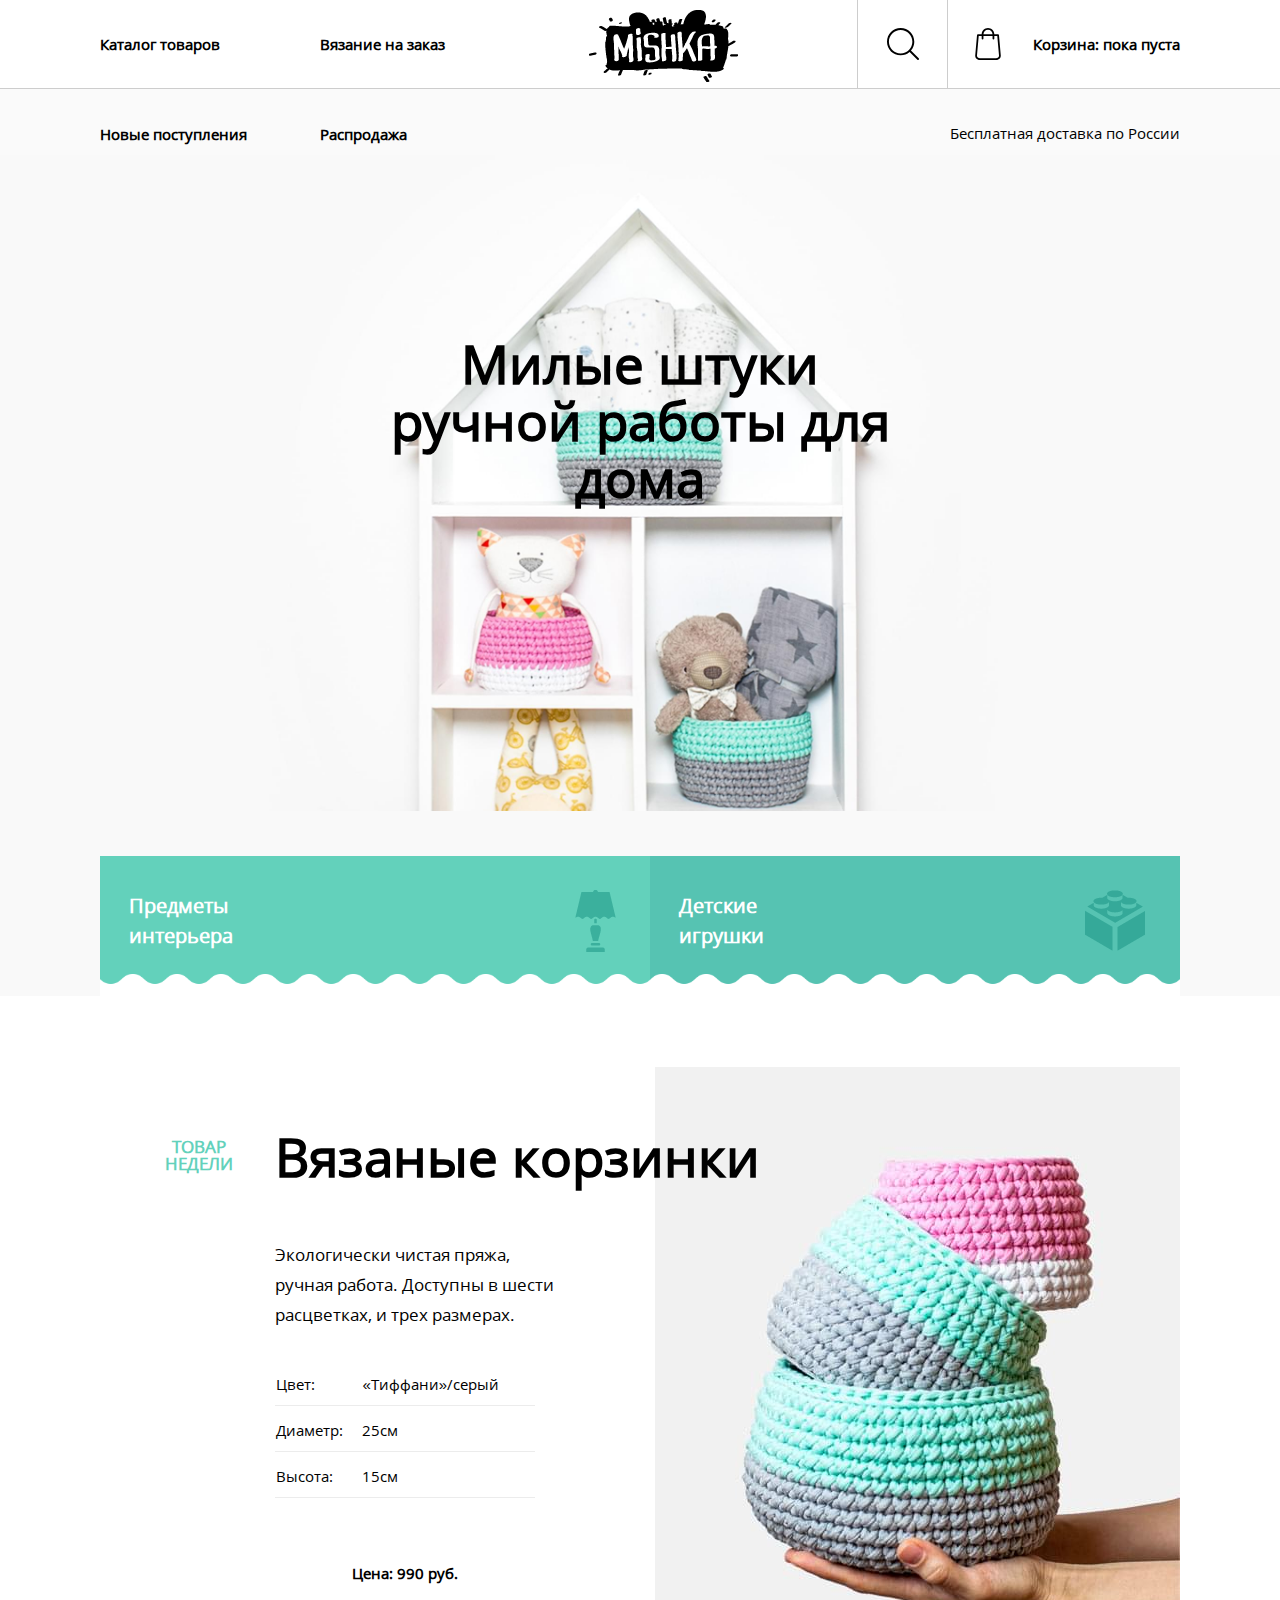
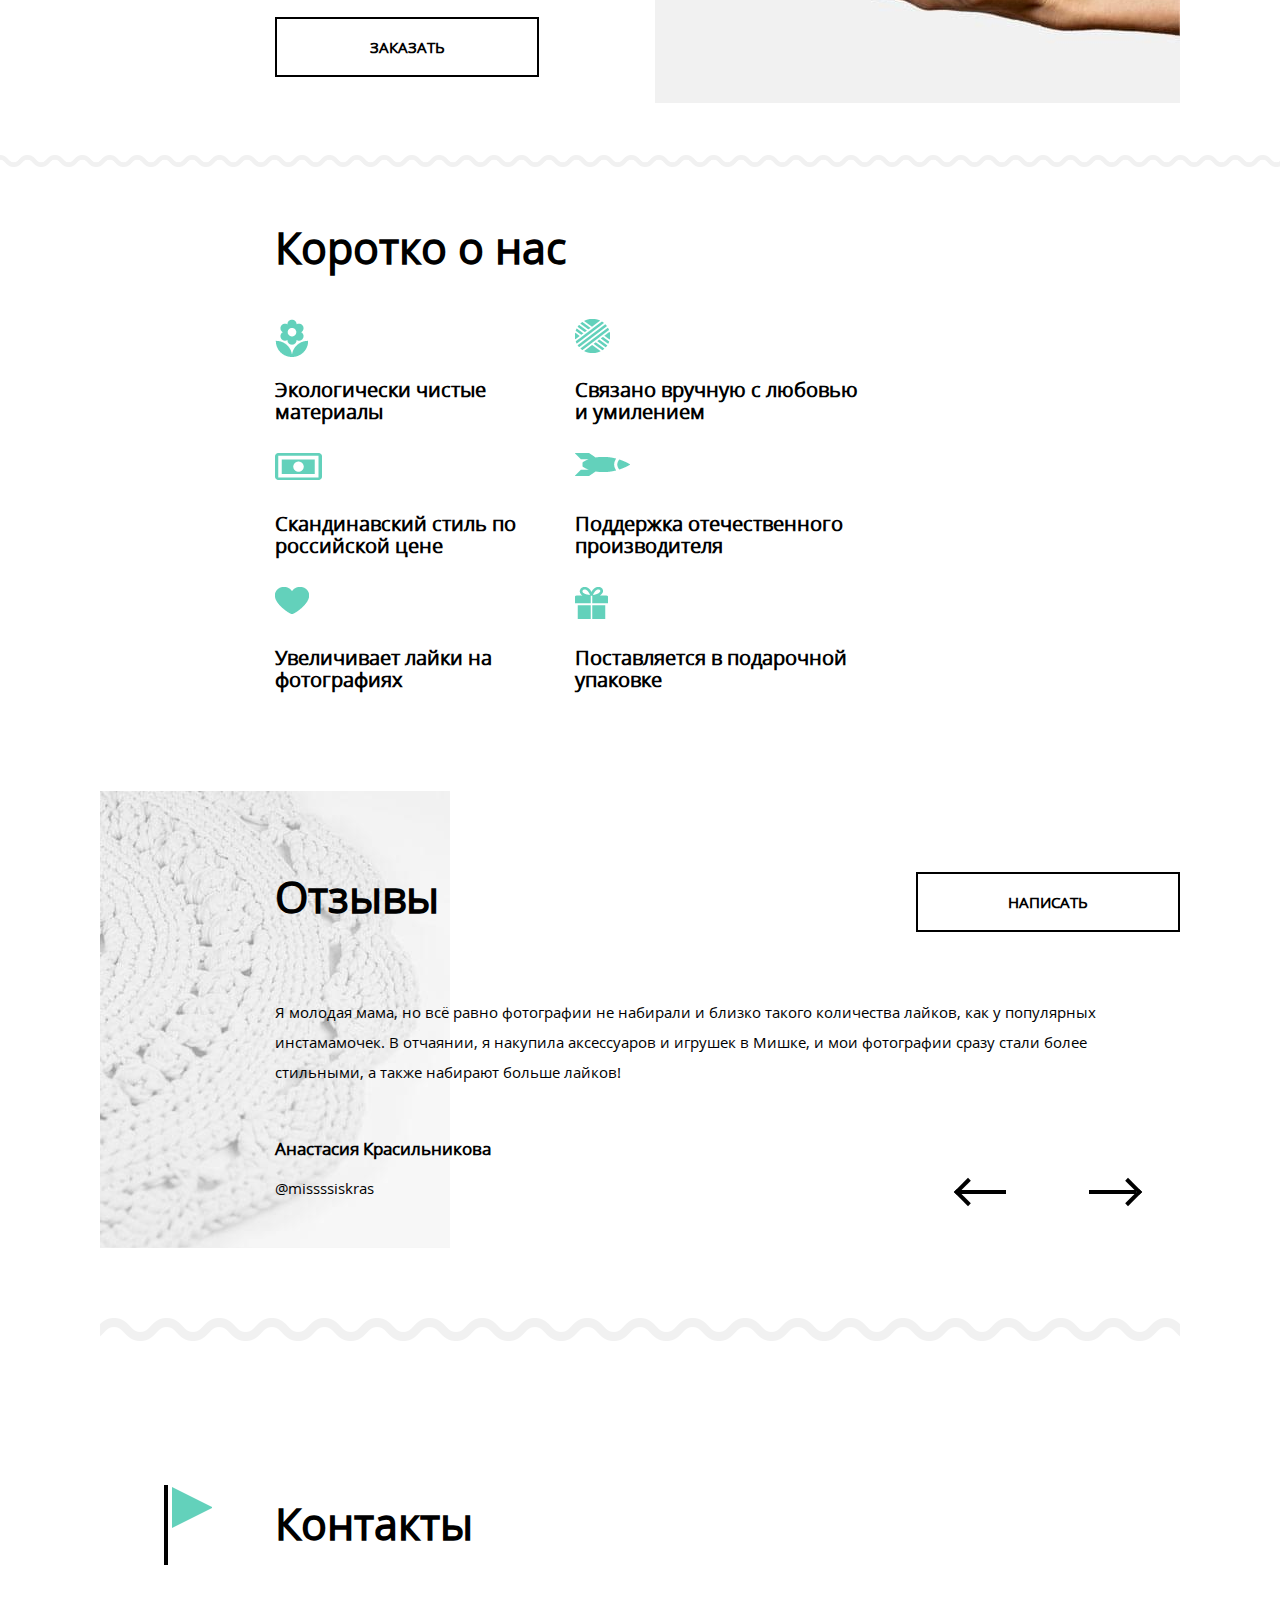
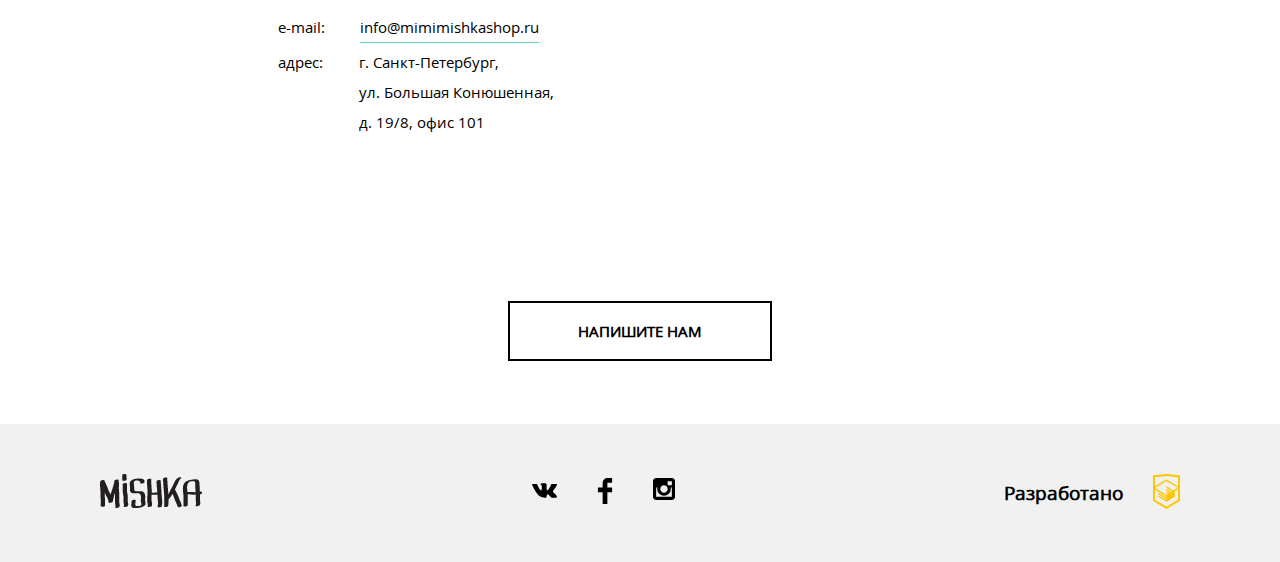
==== commit 860f36fd: "broken link there was" ====
--- a/index.html
+++ b/index.html
@@ -22,7 +22,7 @@
           <picture class="logo">
             <source srcset="img/mishka-logo-mobile.png" media='(max-width: 767px)'>
             <source srcset="img/mishka-logo-desktop.png" type="" media='(min-width: 768px)'>
-            <img src="img/main-logo.png">  
+            <img src="img/mishka-logo-desktop.png">  
           </picture>
         </a>
         <ul class="user-nav">
@@ -196,4 +196,4 @@
     </script>
   </body>
 
-</html>+</html>
--- a/css/main.css
+++ b/css/main.css
@@ -1,11 +1,11 @@
-@font-face {
-  font-family: 'Open Sans';
-  src: url("../fonts/opensans.woff2") format("woff2"), url("../fonts/opensans.woff") format("woff");
-  font-weight: normal;
-  font-style: normal; }
-
-/* this file is used for block PAGE-HEADER */
-/* this file is used for sass-variables */
+@font-face {
+  font-family: 'Open Sans';
+  src: url("../fonts/opensans.woff2") format("woff2"), url("../fonts/opensans.woff") format("woff");
+  font-weight: normal;
+  font-style: normal; }
+
+/* this file is used for block PAGE-HEADER */
+/* this file is used for sass-variables */
 /* this file is used for global css preferences kinda custom
 reset.css with the slightest difference, that i am pretty sure
 what i was doing (divide it by the fact that i'm not even a real junior)
@@ -14,2018 +14,2023 @@
 that means this was not the best decision I've ever made,
 but it works and i didn't have enough time to refactor it.
 If any of the methods disappointed you, please remember
-that it is my first year of web-dev and i was trying to do my best */
-body {
-  min-width: 320px;
-  font-size: 15px;
-  line-height: 20px;
-  font-family: "Open Sans", sans-serif;
-  color: #000000;
-  font-style: normal; }
-
-a {
-  text-decoration: none; }
-  a:visited {
-    color: #000000; }
-
-.visually-hidden:not(:focus):not(:active),
-input[type='checkbox'].visually-hidden,
-input[type='radio'].visually-hidden {
-  position: absolute;
-  display: none;
-  overflow: hidden;
-  clip: rect(0 0 0 0);
-  width: 1px;
-  height: 1px;
-  margin: -1px;
-  padding: 0;
-  content: '';
-  white-space: nowrap;
-  border: 0;
-  -webkit-clip-path: inset(100%);
-  clip-path: inset(100%); }
-
-.button {
-  display: block;
-  margin-left: 30px;
-  margin-right: 30px;
-  text-align: center;
-  width: 260px;
-  font-weight: bold;
-  text-transform: uppercase;
-  color: #000000;
-  border: 2px solid #000000;
-  padding-top: 18px;
-  padding-bottom: 18px;
-  margin-bottom: .button; }
-  .button :visited {
-    color: #000000; }
-
-@media (max-width: 767px) {
-  .index-caption {
-    font-size: 25px;
-    line-height: 30px;
-    padding-left: 30px;
-    margin-bottom: 31px; } }
-
-/* this file is used for blocks/page-header */
-.page-header ul {
-  list-style: none; }
-
-.site-nav,
-.user-nav {
-  margin: 0;
-  padding: 0; }
-
-@media (max-width: 767px) {
-  .logo {
-    -webkit-box-ordinal-group: 1;
-    -webkit-order: 0;
-        -ms-flex-order: 0;
-            order: 0; }
-  .page-header {
-    background-color: #ffffff; }
-  .user-nav,
-  .site-nav {
-    -webkit-box-ordinal-group: 3;
-    -webkit-order: 2;
-        -ms-flex-order: 2;
-            order: 2;
-    margin: 0;
-    padding: 0;
-    display: -webkit-box;
-    display: -webkit-flex;
-    display: -ms-flexbox;
-    display: flex;
-    -webkit-box-orient: vertical;
-    -webkit-box-direction: normal;
-    -webkit-flex-direction: column;
-        -ms-flex-direction: column;
-            flex-direction: column;
-    text-align: center;
-    font-family: "Open Sans", sans-serif;
-    font-size: 17px;
-    line-height: 20px; }
-  .sub-nav {
-    display: none; }
-  .user-nav__item,
-  .site-nav__item {
-    border-bottom: 1px solid #cdcdcd;
-    padding-left: 30px;
-    padding-right: 30px; }
-  .user-nav__item a,
-  .site-nav__item a {
-    color: #000000;
-    display: block;
-    font-weight: bold; }
-  .main-nav {
-    display: -webkit-box;
-    display: -webkit-flex;
-    display: -ms-flexbox;
-    display: flex; } }
-
-@media (min-width: 768px) {
-  .logo img {
-    margin-left: -30%;
-    padding-top: 10px; }
-  .main-nav__toggle {
-    display: none; }
-  .main-nav {
-    display: -webkit-box;
-    display: -webkit-flex;
-    display: -ms-flexbox;
-    display: flex;
-    height: 88px;
-    -webkit-box-pack: justify;
-    -webkit-justify-content: space-between;
-        -ms-flex-pack: justify;
-            justify-content: space-between;
-    padding-left: 50px;
-    padding-right: 50px;
-    border-bottom: 1px solid #cdcdcd; }
-  .site-nav {
-    position: absolute; }
-  .user-nav {
-    display: -webkit-box;
-    display: -webkit-flex;
-    display: -ms-flexbox;
-    display: flex; }
-  .user-nav__item--search {
-    border: 1px solid #cdcdcd;
-    box-sizing: border-box;
-    border-bottom: none;
-    border-top: none;
-    content: ''; }
-  .user-nav__item--search a,
-  .user-nav__item--cart a {
-    display: block;
-    padding-top: 34px;
-    box-sizing: border-box;
-    padding-bottom: 34px;
-    font-weight: bold; }
-  .user-nav__item--search a {
-    color: transparent;
-    font-size: 12px;
-    background-image: url("../img/magnifying-glass.svg");
-    background-size: 32px 32px;
-    background-position: center;
-    background-repeat: no-repeat; }
-  .user-nav__item--cart {
-    padding-left: 85px;
-    background-size: 32px 32px;
-    background-position: 24px;
-    background-repeat: no-repeat;
-    background-image: url("../img/shopping-bag.svg"); }
-  .offer-nav {
-    display: none; }
-  .site-nav {
-    top: 89px;
-    display: -webkit-box;
-    display: -webkit-flex;
-    display: -ms-flexbox;
-    display: flex;
-    font-weight: bold; }
-  .site-nav a:visited {
-    color: #000; }
-  .site-nav__item {
-    width: 220px; }
-  .site-nav__item a {
-    display: block;
-    padding-top: 34px;
-    padding-bottom: 34px; }
-  .sub-nav {
-    height: 66px;
-    background-color: #f1f1f1;
-    display: -webkit-box;
-    display: -webkit-flex;
-    display: -ms-flexbox;
-    display: flex;
-    -webkit-box-pack: end;
-    -webkit-justify-content: flex-end;
-        -ms-flex-pack: end;
-            justify-content: flex-end;
-    padding-left: 50px;
-    padding-right: 50px;
-    box-sizing: border-box;
-    padding-top: 24px; }
-  .sub-nav__delivery {
-    margin: 0;
-    font-size: 15px;
-    line-height: 24px;
-    padding-top: 8px; }
-  .main-motto {
-    margin: 0; }
-  .main-motto,
-  .main-form .inner-page-header,
-  .catalog .inner-page-header {
-    padding-left: 0;
-    font-size: 43px;
-    line-height: 50px;
-    text-align: center;
-    padding-top: 40px;
-    padding-bottom: 80px;
-    margin-bottom: 80px;
-    background-color: #f1f1f1;
-    background-image: url("../img/white-zigzag.png");
-    background-repeat: repeat-x;
-    background-position: bottom;
-    background-size: auto; }
-  .logo img {
-    padding-left: 50px; } }
-
-@media (min-width: 1200px) {
-  .site-nav {
-    position: relative;
-    top: 0px; }
-  .site-nav__item a {
-    display: block;
-    padding-top: 34px;
-    padding-bottom: 34px; }
-  .sub-nav {
-    height: 66px;
-    background-color: #f1f1f1;
-    display: -webkit-box;
-    display: -webkit-flex;
-    display: -ms-flexbox;
-    display: flex;
-    -webkit-box-pack: justify;
-    -webkit-justify-content: space-between;
-        -ms-flex-pack: justify;
-            justify-content: space-between;
-    box-sizing: border-box;
-    padding-top: 24px; }
-  .offer-nav {
-    margin: 0;
-    padding: 0;
-    display: -webkit-box;
-    display: -webkit-flex;
-    display: -ms-flexbox;
-    display: flex;
-    -webkit-align-self: center;
-        -ms-flex-item-align: center;
-            align-self: center; }
-  .offer-nav__item {
-    width: 220px;
-    font-weight: bold; } }
-
-/* this file is used for blocks/main-nav.scss */
-@media (max-width: 767px) {
-  .main-nav--closed .site-nav,
-  .main-nav--closed .user-nav {
-    display: none; }
-  .main-nav {
-    height: 80px;
-    -webkit-box-align: center;
-    -webkit-align-items: center;
-        -ms-flex-align: center;
-            align-items: center;
-    -webkit-box-pack: justify;
-    -webkit-justify-content: space-between;
-        -ms-flex-pack: justify;
-            justify-content: space-between;
-    border-bottom: 1px solid #ececec;
-    padding-left: 30px;
-    padding-right: 30px;
-    position: relative; }
-    .main-nav::before {
-      display: block;
-      content: '';
-      width: 22px;
-      height: 1px;
-      position: relative;
-      top: 0; }
-  .main-nav__toggle {
-    box-sizing: border-box;
-    width: 22px;
-    height: 20px;
-    -webkit-box-ordinal-group: 3;
-    -webkit-order: 2;
-        -ms-flex-order: 2;
-            order: 2;
-    border: 3px solid #000000;
-    border-left: none;
-    border-right: none;
-    background-color: transparent;
-    position: relative; }
-    .main-nav__toggle::after {
-      display: block;
-      content: '';
-      width: 22px;
-      height: 3px;
-      position: absolute;
-      top: 6px;
-      left: 0;
-      background-color: #000000; }
-  .main-nav--opened {
-    margin-bottom: 320px; }
-  .main-nav--opened .site-nav,
-  .main-nav--opened .user-nav {
-    position: absolute;
-    top: 81px;
-    display: -webkit-box;
-    display: -webkit-flex;
-    display: -ms-flexbox;
-    display: flex;
-    background-color: #ffffff;
-    width: 100%;
-    margin-left: -30px; }
-  .main-nav--opened .user-nav {
-    top: 255px; }
-  .main-nav--opened .main-nav__toggle {
-    border: none; }
-    .main-nav--opened .main-nav__toggle::before {
-      display: block;
-      content: '';
-      width: 25px;
-      height: 3px;
-      position: absolute;
-      top: 8px;
-      left: 0;
-      background-color: #000000;
-      -webkit-transform: rotate(45deg);
-          -ms-transform: rotate(45deg);
-              transform: rotate(45deg); }
-    .main-nav--opened .main-nav__toggle::after {
-      display: block;
-      content: '';
-      width: 25px;
-      height: 3px;
-      position: absolute;
-      top: 8px;
-      left: 0;
-      background-color: #000000;
-      -webkit-transform: rotate(-45deg);
-          -ms-transform: rotate(-45deg);
-              transform: rotate(-45deg); }
-  .cart__filling--not {
-    position: relative; }
-    .cart__filling--not::before {
-      display: block;
-      content: '';
-      width: 20px;
-      height: 20px;
-      position: absolute;
-      top: 32px;
-      left: 70px;
-      background-image: url("../img/cart.png");
-      background-repeat: no-repeat;
-      background-size: contain; }
-  .user-nav__item--search {
-    position: relative; }
-    .user-nav__item--search::before {
-      display: block;
-      content: '';
-      width: 20px;
-      height: 20px;
-      position: absolute;
-      top: 32px;
-      left: 70px;
-      background-image: url("../img/search.png");
-      background-repeat: no-repeat;
-      background-size: contain; }
-  .site-nav__item a,
-  .user-nav__item a {
-    display: inline-block;
-    width: 100%;
-    padding-top: 32px;
-    padding-bottom: 34px; } }
-
-@media (min-width: 767px) {
-  .logo,
-  .offer-nav a,
-  .site-nav__item a {
-    box-sizing: border-box; }
-    .logo:hover,
-    .offer-nav a:hover,
-    .site-nav__item a:hover {
-      opacity: 0.6; }
-    .logo:active,
-    .offer-nav a:active,
-    .site-nav__item a:active {
-      opacity: 0.4; } }
-
-@media (min-width: 1200px) {
-  .main-nav,
-  .sub-nav {
-    padding-left: 100px;
-    padding-right: 100px; } }
-
-/* this file is used for blocks/collection.scss */
-.collection-list {
-  list-style: none;
-  padding: 0;
-  margin: 0; }
-
-.collection {
-  background-repeat: no-repeat;
-  background-size: contain;
-  background-position: center -45px;
-  background-image: url("../img/background-main-mobile.jpg");
-  padding-top: 76vw;
-  background-color: #f9f9f9; }
-
-.main-motto {
-  font-size: 27px;
-  line-height: 30px;
-  position: relative;
-  top: -270px;
-  margin: 0 auto;
-  padding-left: 30px;
-  padding-right: 30px;
-  text-align: center;
-  font-weight: bold; }
-
-.collection a {
-  color: #ffffff; }
-  .collection a:visited {
-    color: #ffffff; }
-
-.collection-list__item {
-  position: relative; }
-  .collection-list__item:first-of-type::after {
-    position: absolute;
-    content: '';
-    display: block;
-    width: 41px;
-    height: 62px;
-    background-image: url("../img/interior.png");
-    background-size: contain;
-    background-repeat: no-repeat;
-    top: 23px;
-    right: 30px; }
-  .collection-list__item:last-of-type::after {
-    position: absolute;
-    content: '';
-    display: block;
-    width: 60px;
-    height: 61px;
-    background-image: url("../img/cube.png");
-    background-size: contain;
-    background-repeat: no-repeat;
-    top: 23px;
-    right: 25px; }
-
-.collection__intertior {
-  /*width: 130px;*/
-  display: block;
-  font-size: 19px;
-  line-height: 24px;
-  font-weight: bold;
-  padding-top: 30px;
-  padding-bottom: 30px;
-  background-color: #63d1bb;
-  padding-left: 29px;
-  padding-right: 30px; }
-  .collection__intertior:hover {
-    padding-bottom: 35px; }
-  .collection__intertior:active {
-    padding-bottom: 35px;
-    color: rgba(255, 255, 255, 0.6); }
-
-.collection__toys {
-  /*width: 130px;*/
-  display: block;
-  font-size: 19px;
-  line-height: 24px;
-  font-weight: bold;
-  padding-top: 30px;
-  padding-bottom: 30px;
-  background-color: #56c3b2;
-  padding-left: 29px;
-  padding-right: 30px; }
-  .collection__toys:hover {
-    padding-bottom: 35px; }
-  .collection__toys:active {
-    padding-bottom: 35px;
-    color: rgba(255, 255, 255, 0.6); }
-
-@media (min-width: 767px) {
-  .collection {
-    background-repeat: no-repeat;
-    background-size: contain;
-    background-position: center -45px;
-    background-image: url("../img/background-main-desktop.jpg");
-    padding-top: 32vw;
-    background-color: #f9f9f9; }
-  .main-page .sub-nav {
-    background-color: #fafafa; }
-  .main-motto {
-    font-size: 43px;
-    line-height: 50px;
-    position: relative;
-    bottom: 0;
-    width: 500px;
-    background-color: transparent;
-    background-image: none;
-    margin: 0 auto;
-    padding-left: 30px;
-    padding-right: 30px;
-    text-align: center;
-    font-weight: bold; }
-  .collection-list {
-    display: -webkit-box;
-    display: -webkit-flex;
-    display: -ms-flexbox;
-    display: flex;
-    margin-left: 50px;
-    margin-right: 50px;
-    box-sizing: border-box;
-    position: relative; }
-    .collection-list::after {
-      position: absolute;
-      display: block;
-      content: '';
-      bottom: -2px;
-      left: 0px;
-      height: 24px;
-      width: 100%;
-      background-position: center;
-      background-image: url("../img/zigzag-fill-desktop.png");
-      background-size: contain;
-      background-repeat: repeat-x; }
-  .collection-list__item {
-    -webkit-box-flex: 1;
-    -webkit-flex-grow: 1;
-        -ms-flex-positive: 1;
-            flex-grow: 1;
+that it is my first year of web-dev and i was trying to do my best */
+body {
+  min-width: 320px;
+  font-size: 15px;
+  line-height: 20px;
+  font-family: "Open Sans", sans-serif;
+  color: #000000;
+  font-style: normal; }
+
+a {
+  text-decoration: none; }
+  a:visited {
+    color: #000000; }
+
+.visually-hidden:not(:focus):not(:active),
+input[type='checkbox'].visually-hidden,
+input[type='radio'].visually-hidden {
+  position: absolute;
+  display: none;
+  overflow: hidden;
+  clip: rect(0 0 0 0);
+  width: 1px;
+  height: 1px;
+  margin: -1px;
+  padding: 0;
+  content: '';
+  white-space: nowrap;
+  border: 0;
+  -webkit-clip-path: inset(100%);
+  clip-path: inset(100%); }
+
+.button {
+  display: block;
+  margin-left: 30px;
+  margin-right: 30px;
+  text-align: center;
+  width: 260px;
+  font-weight: bold;
+  text-transform: uppercase;
+  color: #000000;
+  border: 2px solid #000000;
+  padding-top: 18px;
+  padding-bottom: 18px;
+  margin-bottom: .button; }
+  .button :visited {
+    color: #000000; }
+
+@media (max-width: 767px) {
+  .index-caption {
+    font-size: 25px;
+    line-height: 30px;
+    padding-left: 30px;
+    margin-bottom: 31px; } }
+
+/* this file is used for blocks/page-header */
+.page-header ul {
+  list-style: none; }
+.site-nav a,
+.user-nav a,
+.offer-nav a{
+color: #000000;
+}
+
+.site-nav,
+.user-nav {
+  margin: 0;
+  padding: 0; }
+
+@media (max-width: 767px) {
+  .logo {
+    -webkit-box-ordinal-group: 1;
+    -webkit-order: 0;
+        -ms-flex-order: 0;
+            order: 0; }
+  .page-header {
+    background-color: #ffffff; }
+  .user-nav,
+  .site-nav {
+    -webkit-box-ordinal-group: 3;
+    -webkit-order: 2;
+        -ms-flex-order: 2;
+            order: 2;
+    margin: 0;
+    padding: 0;
+    display: -webkit-box;
+    display: -webkit-flex;
+    display: -ms-flexbox;
+    display: flex;
+    -webkit-box-orient: vertical;
+    -webkit-box-direction: normal;
+    -webkit-flex-direction: column;
+        -ms-flex-direction: column;
+            flex-direction: column;
+    text-align: center;
+    font-family: "Open Sans", sans-serif;
+    font-size: 17px;
+    line-height: 20px; }
+  .sub-nav {
+    display: none; }
+  .user-nav__item,
+  .site-nav__item {
+    border-bottom: 1px solid #cdcdcd;
+    padding-left: 30px;
+    padding-right: 30px; }
+  .user-nav__item a,
+  .site-nav__item a {
+    color: #000000;
+    display: block;
+    font-weight: bold; }
+  .main-nav {
+    display: -webkit-box;
+    display: -webkit-flex;
+    display: -ms-flexbox;
+    display: flex; } }
+
+@media (min-width: 768px) {
+  .logo img {
+    margin-left: -30%;
+    padding-top: 10px; }
+  .main-nav__toggle {
+    display: none; }
+  .main-nav {
+    display: -webkit-box;
+    display: -webkit-flex;
+    display: -ms-flexbox;
+    display: flex;
+    height: 88px;
+    -webkit-box-pack: justify;
+    -webkit-justify-content: space-between;
+        -ms-flex-pack: justify;
+            justify-content: space-between;
+    padding-left: 50px;
+    padding-right: 50px;
+    border-bottom: 1px solid #cdcdcd; }
+  .site-nav {
+    position: absolute; }
+  .user-nav {
+    display: -webkit-box;
+    display: -webkit-flex;
+    display: -ms-flexbox;
+    display: flex; }
+  .user-nav__item--search {
+    border: 1px solid #cdcdcd;
+    box-sizing: border-box;
+    border-bottom: none;
+    border-top: none;
+    content: ''; }
+  .user-nav__item--search a,
+  .user-nav__item--cart a {
+    display: block;
+    padding-top: 34px;
+    box-sizing: border-box;
+    padding-bottom: 34px;
+    font-weight: bold; }
+  .user-nav__item--search a {
+    color: transparent;
+    font-size: 12px;
+    background-image: url("../img/magnifying-glass.svg");
+    background-size: 32px 32px;
+    background-position: center;
+    background-repeat: no-repeat; }
+  .user-nav__item--cart {
+    padding-left: 85px;
+    background-size: 32px 32px;
+    background-position: 24px;
+    background-repeat: no-repeat;
+    background-image: url("../img/shopping-bag.svg"); }
+  .offer-nav {
+    display: none; }
+  .site-nav {
+    top: 89px;
+    display: -webkit-box;
+    display: -webkit-flex;
+    display: -ms-flexbox;
+    display: flex;
+    font-weight: bold; }
+  .site-nav a:visited {
+    color: #000; }
+  .site-nav__item {
+    width: 220px; }
+  .site-nav__item a {
+    display: block;
+    padding-top: 34px;
+    padding-bottom: 34px; }
+  .sub-nav {
+    height: 66px;
+    background-color: #f1f1f1;
+    display: -webkit-box;
+    display: -webkit-flex;
+    display: -ms-flexbox;
+    display: flex;
+    -webkit-box-pack: end;
+    -webkit-justify-content: flex-end;
+        -ms-flex-pack: end;
+            justify-content: flex-end;
+    padding-left: 50px;
+    padding-right: 50px;
+    box-sizing: border-box;
+    padding-top: 24px; }
+  .sub-nav__delivery {
+    margin: 0;
+    font-size: 15px;
+    line-height: 24px;
+    padding-top: 8px; }
+  .main-motto {
+    margin: 0; }
+  .main-motto,
+  .main-form .inner-page-header,
+  .catalog .inner-page-header {
+    padding-left: 0;
+    font-size: 43px;
+    line-height: 50px;
+    text-align: center;
+    padding-top: 40px;
+    padding-bottom: 80px;
+    margin-bottom: 80px;
+    background-color: #f1f1f1;
+    background-image: url("../img/white-zigzag.png");
+    background-repeat: repeat-x;
+    background-position: bottom;
+    background-size: auto; }
+  .logo img {
+    padding-left: 50px; } }
+
+@media (min-width: 1200px) {
+  .site-nav {
+    position: relative;
+    top: 0px; }
+  .site-nav__item a {
+    display: block;
+    padding-top: 34px;
+    padding-bottom: 34px; }
+  .sub-nav {
+    height: 66px;
+    background-color: #f1f1f1;
+    display: -webkit-box;
+    display: -webkit-flex;
+    display: -ms-flexbox;
+    display: flex;
+    -webkit-box-pack: justify;
+    -webkit-justify-content: space-between;
+        -ms-flex-pack: justify;
+            justify-content: space-between;
+    box-sizing: border-box;
+    padding-top: 24px; }
+  .offer-nav {
+    margin: 0;
+    padding: 0;
+    display: -webkit-box;
+    display: -webkit-flex;
+    display: -ms-flexbox;
+    display: flex;
+    -webkit-align-self: center;
+        -ms-flex-item-align: center;
+            align-self: center; }
+  .offer-nav__item {
+    width: 220px;
+    font-weight: bold; } }
+
+/* this file is used for blocks/main-nav.scss */
+@media (max-width: 767px) {
+  .main-nav--closed .site-nav,
+  .main-nav--closed .user-nav {
+    display: none; }
+  .main-nav {
+    height: 80px;
+    -webkit-box-align: center;
+    -webkit-align-items: center;
+        -ms-flex-align: center;
+            align-items: center;
+    -webkit-box-pack: justify;
+    -webkit-justify-content: space-between;
+        -ms-flex-pack: justify;
+            justify-content: space-between;
+    border-bottom: 1px solid #ececec;
+    padding-left: 30px;
+    padding-right: 30px;
+    position: relative; }
+    .main-nav::before {
+      display: block;
+      content: '';
+      width: 22px;
+      height: 1px;
+      position: relative;
+      top: 0; }
+  .main-nav__toggle {
+    box-sizing: border-box;
+    width: 22px;
+    height: 20px;
+    -webkit-box-ordinal-group: 3;
+    -webkit-order: 2;
+        -ms-flex-order: 2;
+            order: 2;
+    border: 3px solid #000000;
+    border-left: none;
+    border-right: none;
+    background-color: transparent;
+    position: relative; }
+    .main-nav__toggle::after {
+      display: block;
+      content: '';
+      width: 22px;
+      height: 3px;
+      position: absolute;
+      top: 6px;
+      left: 0;
+      background-color: #000000; }
+  .main-nav--opened {
+    margin-bottom: 320px; }
+  .main-nav--opened .site-nav,
+  .main-nav--opened .user-nav {
+    position: absolute;
+    top: 81px;
+    display: -webkit-box;
+    display: -webkit-flex;
+    display: -ms-flexbox;
+    display: flex;
+    background-color: #ffffff;
+    width: 100%;
+    margin-left: -30px; }
+  .main-nav--opened .user-nav {
+    top: 255px; }
+  .main-nav--opened .main-nav__toggle {
+    border: none; }
+    .main-nav--opened .main-nav__toggle::before {
+      display: block;
+      content: '';
+      width: 25px;
+      height: 3px;
+      position: absolute;
+      top: 8px;
+      left: 0;
+      background-color: #000000;
+      -webkit-transform: rotate(45deg);
+          -ms-transform: rotate(45deg);
+              transform: rotate(45deg); }
+    .main-nav--opened .main-nav__toggle::after {
+      display: block;
+      content: '';
+      width: 25px;
+      height: 3px;
+      position: absolute;
+      top: 8px;
+      left: 0;
+      background-color: #000000;
+      -webkit-transform: rotate(-45deg);
+          -ms-transform: rotate(-45deg);
+              transform: rotate(-45deg); }
+  .cart__filling--not {
+    position: relative; }
+    .cart__filling--not::before {
+      display: block;
+      content: '';
+      width: 20px;
+      height: 20px;
+      position: absolute;
+      top: 32px;
+      left: 70px;
+      background-image: url("../img/cart.png");
+      background-repeat: no-repeat;
+      background-size: contain; }
+  .user-nav__item--search {
+    position: relative; }
+    .user-nav__item--search::before {
+      display: block;
+      content: '';
+      width: 20px;
+      height: 20px;
+      position: absolute;
+      top: 32px;
+      left: 70px;
+      background-image: url("../img/search.png");
+      background-repeat: no-repeat;
+      background-size: contain; }
+  .site-nav__item a,
+  .user-nav__item a {
+    display: inline-block;
+    width: 100%;
+    padding-top: 32px;
+    padding-bottom: 34px; } }
+
+@media (min-width: 767px) {
+  .logo,
+  .offer-nav a,
+  .site-nav__item a {
+    box-sizing: border-box; }
+    .logo:hover,
+    .offer-nav a:hover,
+    .site-nav__item a:hover {
+      opacity: 0.6; }
+    .logo:active,
+    .offer-nav a:active,
+    .site-nav__item a:active {
+      opacity: 0.4; } }
+
+@media (min-width: 1200px) {
+  .main-nav,
+  .sub-nav {
+    padding-left: 100px;
+    padding-right: 100px; } }
+
+/* this file is used for blocks/collection.scss */
+.collection-list {
+  list-style: none;
+  padding: 0;
+  margin: 0; }
+
+.collection {
+  background-repeat: no-repeat;
+  background-size: contain;
+  background-position: center -45px;
+  background-image: url("../img/background-main-mobile.jpg");
+  padding-top: 76vw;
+  background-color: #f9f9f9; }
+
+.main-motto {
+  font-size: 27px;
+  line-height: 30px;
+  position: relative;
+  top: -270px;
+  margin: 0 auto;
+  padding-left: 30px;
+  padding-right: 30px;
+  text-align: center;
+  font-weight: bold; }
+
+.collection a {
+  color: #ffffff; }
+  .collection a:visited {
+    color: #ffffff; }
+
+.collection-list__item {
+  position: relative; }
+  .collection-list__item:first-of-type::after {
+    position: absolute;
+    content: '';
+    display: block;
+    width: 41px;
+    height: 62px;
+    background-image: url("../img/interior.png");
+    background-size: contain;
+    background-repeat: no-repeat;
+    top: 23px;
+    right: 30px; }
+  .collection-list__item:last-of-type::after {
+    position: absolute;
+    content: '';
+    display: block;
+    width: 60px;
+    height: 61px;
+    background-image: url("../img/cube.png");
+    background-size: contain;
+    background-repeat: no-repeat;
+    top: 23px;
+    right: 25px; }
+
+.collection__intertior {
+  /*width: 130px;*/
+  display: block;
+  font-size: 19px;
+  line-height: 24px;
+  font-weight: bold;
+  padding-top: 30px;
+  padding-bottom: 30px;
+  background-color: #63d1bb;
+  padding-left: 29px;
+  padding-right: 30px; }
+  .collection__intertior:hover {
+    padding-bottom: 35px; }
+  .collection__intertior:active {
+    padding-bottom: 35px;
+    color: rgba(255, 255, 255, 0.6); }
+
+.collection__toys {
+  /*width: 130px;*/
+  display: block;
+  font-size: 19px;
+  line-height: 24px;
+  font-weight: bold;
+  padding-top: 30px;
+  padding-bottom: 30px;
+  background-color: #56c3b2;
+  padding-left: 29px;
+  padding-right: 30px; }
+  .collection__toys:hover {
+    padding-bottom: 35px; }
+  .collection__toys:active {
+    padding-bottom: 35px;
+    color: rgba(255, 255, 255, 0.6); }
+
+@media (min-width: 767px) {
+  .collection {
+    background-repeat: no-repeat;
+    background-size: contain;
+    background-position: center -45px;
+    background-image: url("../img/background-main-desktop.jpg");
+    padding-top: 32vw;
+    background-color: #f9f9f9; }
+  .main-page .sub-nav {
+    background-color: #fafafa; }
+  .main-motto {
+    font-size: 43px;
+    line-height: 50px;
+    position: relative;
+    bottom: 0;
+    width: 500px;
+    background-color: transparent;
+    background-image: none;
+    margin: 0 auto;
+    padding-left: 30px;
+    padding-right: 30px;
+    text-align: center;
+    font-weight: bold; }
+  .collection-list {
+    display: -webkit-box;
+    display: -webkit-flex;
+    display: -ms-flexbox;
+    display: flex;
+    margin-left: 50px;
+    margin-right: 50px;
+    box-sizing: border-box;
+    position: relative; }
+    .collection-list::after {
+      position: absolute;
+      display: block;
+      content: '';
+      bottom: -2px;
+      left: 0px;
+      height: 24px;
+      width: 100%;
+      background-position: center;
+      background-image: url("../img/zigzag-fill-desktop.png");
+      background-size: contain;
+      background-repeat: repeat-x; }
+  .collection-list__item {
+    -webkit-box-flex: 1;
+    -webkit-flex-grow: 1;
+        -ms-flex-positive: 1;
+            flex-grow: 1;
     /*background-repeat: repeat-x;
 	background-position: -2px 117px;
-	background-image: url('../img/white-zigzag.png');*/ }
-  .collection__intertior,
-  .collection__toys {
-    font-size: 20px;
-    line-height: 30px;
-    padding-top: 35px;
-    padding-bottom: 45px; }
-    .collection__intertior:hover,
-    .collection__toys:hover {
-      font-size: 1.7em; }
-    .collection__intertior:active,
-    .collection__toys:active {
-      font-size: 1.7em;
-      color: rgba(255, 255, 255, 0.6); }
-  .collection-list__item:first-of-type::after {
-    top: 34px;
-    right: 34px; }
-  .collection-list__item:last-of-type::after {
-    top: 34px;
-    right: 35px; } }
-
-@media (min-width: 1200px) {
-  .collection-cover {
-    padding-left: 100px;
-    padding-right: 100px;
-    background-color: #f9f9f9; }
-  .collection {
-    background-repeat: no-repeat;
-    background-size: contain;
-    background-position: center -45px;
-    background-image: url("../img/background-main-desktop.jpg");
-    padding-top: 32vw;
-    background-color: #f9f9f9; }
-  .main-motto {
-    font-size: 53px;
-    line-height: 57px;
-    width: 50%; }
-  .collection-list {
-    margin-left: 0;
-    margin-right: 0; } }
-
-/* this file is used for blocks/weekly-offer.scss */
-.weekly-offer__hit {
-  margin: 0;
-  margin-bottom: 30px;
-  text-transform: uppercase;
-  font-weight: bold;
-  color: #63d1bb;
-  padding-left: 30px;
-  font-size: 17px;
-  line-height: 20px; }
-
-.weekly-offer__caption {
-  margin: 0;
-  padding-left: 30px;
-  font-size: 25px;
-  line-height: 30px;
-  margin-top: 33px; }
-
-.weekly-offer__paragraph {
-  padding-left: 30px;
-  padding-right: 30px;
-  margin: 0; }
-
-.offer-table {
-  margin-top: 30px;
-  box-sizing: border-box;
-  width: 260px;
-  margin-left: 30px;
-  margin-right: 30px;
-  text-align: left;
-  border-collapse: collapse;
-  margin-bottom: 30px; }
-
-.offer-table__row {
-  border-bottom: 1px solid #ececec; }
-
-.offer-table__data,
-.offer-table__head {
-  padding-top: 14px;
-  padding-bottom: 11px;
-  font-weight: normal; }
-
-.triple-set-pic {
-  padding-left: 30px;
-  padding-right: 30px;
-  width: 260px;
-  padding-top: 28px; }
-
-.offer-table__price {
-  width: 260px;
-  margin-left: 30px;
-  margin-right: 30px;
-  text-align: center;
-  font-weight: bold; }
-
-.button-offer-item {
-  display: block;
-  margin-left: 30px;
-  margin-right: 30px;
-  text-align: center;
-  width: 260px;
-  font-weight: bold;
-  text-transform: uppercase;
-  color: #000000;
-  border: 2px solid #000000;
-  padding-top: 18px;
-  padding-bottom: 18px; }
-  .button-offer-item:visited {
-    color: #000000; }
-  .button-offer-item:hover {
-    background-color: #444444;
-    color: #ffffff; }
-  .button-offer-item:active {
-    background-color: #444444;
-    color: #7c7c7c; }
-
-.weekly-offer {
-  position: relative;
-  padding-bottom: 36px; }
-  .weekly-offer::after {
-    position: absolute;
-    content: '';
-    display: block;
-    width: 100%;
-    bottom: -20px;
-    height: 12px;
-    background-repeat: repeat-x;
-    background-image: url("../img/zigzag-grey-desktop.png");
-    background-size: contain; }
-
-@media (min-width: 768px) {
-  .weekly-offer__caption,
-  .weekly-offer__paragraph {
-    padding-left: 50px; }
-  .weekly-offer__caption {
-    margin-bottom: 55px; }
-  .weekly-offer__paragraph {
-    width: 291px;
-    font-size: 17px;
-    line-height: 30px; }
-  .offer-table {
-    margin-left: 50px; }
-  .weekly-offer__caption-cover,
-  .weekly-offer__item {
-    position: relative; }
-  .weekly-offer__hit {
-    position: absolute;
-    width: 75px;
-    top: 10px;
-    text-align: center;
-    right: 50px;
-    line-height: 17px; }
-  .weekly-offer__caption {
-    font-size: 43px;
-    line-height: 50px; }
-  .triple-set-pic img {
-    position: absolute;
-    top: 113px;
-    right: 50px; }
-  .weekly-offer {
-    padding-bottom: 70px; }
-  .offer-table__price {
-    margin-bottom: 34px; }
-  .offer-table__price,
-  .button-offer-item {
-    margin-left: 50px; } }
-
-@media (min-width: 1200px) {
-  .weekly-offer__item {
-    padding-left: 275px; }
-  .weekly-offer__caption-cover {
-    position: relative;
-    z-index: 2; }
-  .weekly-offer__caption {
-    font-size: 53px;
-    line-height: 57px;
-    margin-top: 71px;
-    padding-top: 61px; }
-  .weekly-offer__hit {
-    position: absolute;
-    left: -144px;
-    width: 75px;
-    top: 71px;
-    text-align: center;
-    font-size: 17px;
-    line-height: 17px; }
-  .triple-set-pic img {
-    position: absolute;
-    top: 0px;
-    right: 100px; }
-  .weekly-offer__caption,
-  .weekly-offer__paragraph {
-    padding-left: 0px; }
-  .offer-table {
-    margin-left: 0; }
-  .offer-table__price, .button-offer-item {
-    margin-left: 0px; } }
-
-/* this file is used for blocks/about-us.scss */
-.about-us__list {
-  list-style: none;
-  margin: 0;
-  padding: 0;
-  display: -webkit-box;
-  display: -webkit-flex;
-  display: -ms-flexbox;
-  display: flex; }
-
-.about-us__list-item {
-  padding-top: 60px;
-  vertical-align: center;
-  background-position: top left;
-  background-repeat: no-repeat;
-  background-size: auto;
-  margin-bottom: 30px;
-  font-weight: bold; }
-
-.about-us__list-item-1 {
-  background-image: url("../img/icon-1.png"); }
-
-.about-us__list-item-2 {
-  background-image: url("../img/icon-2.png"); }
-
-.about-us__list-item-3 {
-  background-image: url("../img/icon-3.png"); }
-
-.about-us__list-item-4 {
-  background-image: url("../img/icon-4.png"); }
-
-.about-us__list-item-5 {
-  background-image: url("../img/icon-5.png"); }
-
-.about-us__list-item-6 {
-  background-image: url("../img/icon-6.png"); }
-
-@media (max-width: 767px) {
-  .about-us {
-    margin-top: 41px; }
-  .about-us__list {
-    -webkit-box-orient: vertical;
-    -webkit-box-direction: normal;
-    -webkit-flex-direction: column;
-        -ms-flex-direction: column;
-            flex-direction: column;
-    padding-left: 30px;
-    padding-right: 30px; }
-  .about-us__list-item {
-    width: 212px; } }
-
-@media (min-width: 768px) {
-  .about-us {
-    margin-left: 50px;
-    margin-right: 50px; }
-  .about-us__caption {
-    font-size: 43px;
-    line-height: 50px;
-    margin: 0;
-    margin-top: 76px;
-    margin-bottom: 46px; }
-  .about-us__list {
-    -webkit-flex-wrap: wrap;
-        -ms-flex-wrap: wrap;
-            flex-wrap: wrap;
-    max-width: 700px; }
-  .about-us__list-item {
-    width: 300px;
-    font-size: 20px;
-    line-height: 22px; } }
-
-@media (min-width: 1200px) {
-  .about-us {
-    margin-left: 100px;
-    margin-right: 100px;
-    padding-left: 175px;
-    margin-bottom: 70px; } }
-
-/* this file is used for blocks/feedback.scss */
-.author__name {
-  font-weight: bold;
-  font-size: 17px;
-  line-height: 24px; }
-
-.feedback__autor {
-  display: -webkit-box;
-  display: -webkit-flex;
-  display: -ms-flexbox;
-  display: flex;
-  padding-left: 30px; }
-
-.arrows {
-  list-style: none;
-  margin: 0;
-  padding: 0;
-  padding-left: 30px;
-  margin-top: 36px; }
-
-.arrow-back,
-.arrow-forward {
-  position: relative;
-  display: block;
-  width: 100%;
-  height: 100%; }
-  .arrow-back::after,
-  .arrow-forward::after {
-    position: absolute;
-    display: block;
-    content: '';
-    height: 4px;
-    width: 47px;
-    background-color: #000000;
-    top: 24px;
-    left: 39px; }
-  .arrow-back::before,
-  .arrow-forward::before {
-    position: absolute;
-    display: block;
-    content: '';
-    height: 16px;
-    width: 16px;
-    border: 4px solid #000000;
-    border-right: none;
-    border-bottom: none;
-    top: 16px;
-    left: 38px;
-    -webkit-transform: rotate(-45deg);
-        -ms-transform: rotate(-45deg);
-            transform: rotate(-45deg); }
-
-.arrow-forward::before {
-  top: 16px;
-  left: 68px;
-  -webkit-transform: rotate(135deg);
-      -ms-transform: rotate(135deg);
-          transform: rotate(135deg); }
-
-.feedback__paragraf {
-  margin-left: 30px;
-  margin-right: 30px;
-  line-height: 30px;
-  margin-bottom: 70px; }
-
-.feedback__autor {
-  -webkit-box-orient: vertical;
-  -webkit-box-direction: normal;
-  -webkit-flex-direction: column;
-      -ms-flex-direction: column;
-          flex-direction: column; }
-
-.author__email,
-.author__name {
-  padding: 0;
-  margin: 0; }
-
-.author__name {
-  margin-bottom: 17px; }
-
-.arrows {
-  display: -webkit-box;
-  display: -webkit-flex;
-  display: -ms-flexbox;
-  display: flex;
-  width: 260px; }
-
-.arrow {
-  display: block;
-  -webkit-box-flex: 1;
-  -webkit-flex-grow: 1;
-      -ms-flex-positive: 1;
-          flex-grow: 1;
-  height: 52px;
-  box-sizing: border-box;
-  border: 1px solid #cdcdcd; }
-
-@media (min-width: 767px) {
-  .feedback {
-    background-repeat: no-repeat;
-    background-size: contain;
-    background-image: url("../img/review-lace.jpg");
-    background-position: left;
-    margin-bottom: 70px; }
-  .feedback__cover {
-    padding-top: 81px;
-    margin-left: 50px; }
-  .feedback__caption {
-    margin: 0;
-    font-size: 43px;
-    line-height: 50px; }
-  .feedback__cover {
-    display: -webkit-box;
-    display: -webkit-flex;
-    display: -ms-flexbox;
-    display: flex;
-    -webkit-box-pack: justify;
-    -webkit-justify-content: space-between;
-        -ms-flex-pack: justify;
-            justify-content: space-between; }
-  .feedback__button {
-    margin-right: 50px; }
-    .feedback__button:visited {
-      color: #000000; }
-    .feedback__button:hover {
-      background-color: #444444;
-      color: #ffffff; }
-    .feedback__button:active {
-      background-color: #444444;
-      color: #7c7c7c; }
-  .feedback__paragraf {
-    margin: 50px;
-    margin-top: 65px; }
-  .feedback__autor {
-    padding-left: 50px;
-    padding-bottom: 50px; }
-  .author-arrows__cover {
-    display: -webkit-box;
-    display: -webkit-flex;
-    display: -ms-flexbox;
-    display: flex;
-    -webkit-box-align: center;
-    -webkit-align-items: center;
-        -ms-flex-align: center;
-            align-items: center;
-    -webkit-box-pack: justify;
-    -webkit-justify-content: space-between;
-        -ms-flex-pack: justify;
-            justify-content: space-between; }
-  .arrows {
-    margin: 0;
-    margin-right: 50px; }
-  .arrow {
-    border: none; } }
-
-@media (min-width: 1200px) {
-  .feedback {
-    margin-left: 100px;
-    margin-right: 100px;
-    padding-left: 175px;
-    margin-bottom: 70px; }
-  .feedback__cover,
-  .feedback__paragraf,
-  .feedback__autor {
-    padding-left: 0;
-    margin-left: 0; }
-  .arrows,
-  .feedback__button {
-    margin-right: 0; } }
-
-/* this file is used for blocks/contacts.scss */
-.contacts__table {
-  padding-left: 30px;
-  margin-bottom: 40px; }
-
-.contacts__table th {
-  font-weight: normal; }
-
-.yandex-map {
-  height: 457px;
-  border: none;
-  width: 100%; }
-
-.contacts__table {
-  line-height: 30px; }
-
-.contacts__table th {
-  width: 78px;
-  text-align: left; }
-
-.contacts__table-email {
-  border-bottom: 1px solid #63d1bb;
-  display: inline-block; }
-
-.contacts-table__second-row {
-  vertical-align: baseline;
-  padding-top: 40px; }
-
-.contacts__button {
-  margin: 40px auto; }
-  .contacts__button:visited {
-    color: #000000; }
-  .contacts__button:hover {
-    background-color: #444444;
-    color: #ffffff; }
-  .contacts__button:active {
-    background-color: #444444;
-    color: #7c7c7c; }
-
-.contacts__table-email:hover {
-  color: #63d1bb; }
-
-.contacts__table-email:active {
-  color: #63d1bb;
-  opacity: 0.3; }
-
-@media (min-width: 768px) {
-  .contacts {
-    background-image: url("../img/zigzag-grey-desktop.png");
-    background-position: top;
-    background-repeat: repeat-x; }
-  .contacts__where {
-    padding-top: 86px; }
-  .contacts-caption,
-  .contacts__table {
-    padding-left: 50px;
-    padding-right: 50px; }
-  .contacts-caption {
-    margin: 0;
-    font-size: 43px;
-    line-height: 50px;
-    position: relative; }
-    .contacts-caption::after {
-      position: absolute;
-      content: '';
-      display: block;
-      height: 80px;
-      width: 4px;
-      background-color: #000000;
-      top: 0;
-      right: 96px; }
-    .contacts-caption::before {
-      position: absolute;
-      content: '';
-      display: block;
-      height: 1px;
-      width: 1px;
-      border: 40px solid #63d1bb;
-      border-top: 20px solid transparent;
-      border-bottom: 20px solid transparent;
-      border-right: none;
-      top: 2px;
-      right: 52px; }
-  .contacts__table {
-    margin-top: 60px; }
-  .contacts__table tbody {
-    display: -webkit-box;
-    display: -webkit-flex;
-    display: -ms-flexbox;
-    display: flex;
-    -webkit-box-pack: justify;
-    -webkit-justify-content: space-between;
-        -ms-flex-pack: justify;
-            justify-content: space-between; }
-  .contacts__table tr {
-    display: -webkit-box;
-    display: -webkit-flex;
-    display: -ms-flexbox;
-    display: flex;
-    width: 334px; }
-  .contacts__table-email {
-    border-bottom: 1px solid #63d1bb;
-    height: 30px; }
-  .contacts-table__second-row {
-    padding-top: 0px; }
-  .table-address {
-    padding-left: 25px; } }
-
-@media (min-width: 1200px) {
-  .contacts {
-    margin-left: 100px;
-    margin-right: 100px; }
-  .contacts__where {
-    display: -webkit-box;
-    display: -webkit-flex;
-    display: -ms-flexbox;
-    display: flex; }
-  .contacts-caption,
-  .contacts__table {
-    padding-left: 175px;
-    padding-right: 50px; }
-  .contacts-caption {
-    margin-top: 81px;
-    padding-top: 14px; }
-  .contacts__table tbody {
-    display: table-row-group; }
-  .contacts__table tr {
-    display: table-row;
-    width: 334px; }
-  .table-address {
-    padding-left: 0px; }
-  .contacts-caption::after {
-    top: 0;
-    left: 64px; }
-  .contacts-caption::before {
-    left: 72px; }
-  .yandex-map {
-    width: 525px;
-    margin-left: auto; } }
-
-/* this file is used for blocks/footer-nav.scss */
-.footer-nav {
-  background-color: #f1f1f1; }
-
-.social-nav {
-  display: -webkit-box;
-  display: -webkit-flex;
-  display: -ms-flexbox;
-  display: flex;
-  list-style: none;
-  min-width: 143px;
-  -webkit-box-pack: justify;
-  -webkit-justify-content: space-between;
-      -ms-flex-pack: justify;
-          justify-content: space-between;
-  margin: 0;
-  padding: 0; }
-
-.footer-nav__academy {
-  padding: 0;
-  margin: 0; }
-
-.footer-academy__cover {
-  display: -webkit-box;
-  display: -webkit-flex;
-  display: -ms-flexbox;
-  display: flex;
-  list-style: none;
-  min-width: 143px;
-  font-weight: bold;
-  font-size: 19px;
-  line-height: 18px;
-  -webkit-box-pack: justify;
-  -webkit-justify-content: space-between;
-      -ms-flex-pack: justify;
-          justify-content: space-between;
-  -webkit-box-align: center;
-  -webkit-align-items: center;
-      -ms-flex-align: center;
-          align-items: center; }
-
-.footer-nav__logo {
-  display: block; }
-
-@media (max-width: 767px) {
-  .footer-nav__logo {
-    display: none; }
-  .social-nav__cover {
-    display: -webkit-box;
-    display: -webkit-flex;
-    display: -ms-flexbox;
-    display: flex;
-    -webkit-box-pack: center;
-    -webkit-justify-content: center;
-        -ms-flex-pack: center;
-            justify-content: center;
-    border-bottom: 1px solid #e5e5e5; }
-  .social-nav {
-    width: 50%;
-    -webkit-box-align: center;
-    -webkit-align-items: center;
-        -ms-flex-align: center;
-            align-items: center;
-    padding-top: 30px;
-    padding-bottom: 27px; }
-  .footer-academy__cover {
-    -webkit-box-pack: justify;
-    -webkit-justify-content: space-between;
-        -ms-flex-pack: justify;
-            justify-content: space-between;
-    -webkit-box-align: center;
-    -webkit-align-items: center;
-        -ms-flex-align: center;
-            align-items: center;
-    width: 40%;
-    margin-left: 30%;
-    padding-top: 30px;
-    padding-bottom: 27px; } }
-
-@media (min-width: 768px) {
-  .footer-nav {
-    display: -webkit-box;
-    display: -webkit-flex;
-    display: -ms-flexbox;
-    display: flex;
-    padding: 50px;
-    -webkit-box-pack: justify;
-    -webkit-justify-content: space-between;
-        -ms-flex-pack: justify;
-            justify-content: space-between;
-    -webkit-box-align: center;
-    -webkit-align-items: center;
-        -ms-flex-align: center;
-            align-items: center;
-    margin-top: 63px; }
-  .footer-nav__academy {
-    margin-right: 30px; } }
-
-@media (min-width: 1200px) {
-  .footer-nav {
-    padding-left: 100px;
-    padding-right: 100px; } }
-
-/*form scss files starts from here */
-/* this file is used for blocks/main-form__global */
-.form__main-header,
-.inner-page-header {
-  margin: 0;
-  font-size: 27px;
-  line-height: 30px;
-  padding-left: 30px; }
-
-.main-form {
-  font-weight: bold; }
-
-.main-form input::-webkit-input-placeholder, .main-form textarea::-webkit-input-placeholder {
-  color: #d6d6d6; }
-
-.main-form input::-moz-placeholder, .main-form textarea::-moz-placeholder {
-  color: #d6d6d6; }
-
-.main-form input:-ms-input-placeholder, .main-form textarea:-ms-input-placeholder {
-  color: #d6d6d6; }
-
-.main-form input::-ms-input-placeholder, .main-form textarea::-ms-input-placeholder {
-  color: #d6d6d6; }
-
-.main-form input::placeholder,
-.main-form textarea::placeholder {
-  color: #d6d6d6; }
-
-fieldset {
-  padding: 0;
-  border: 0;
-  margin: 0; }
-
-.form__text-preview,
-.asterics {
-  font-weight: normal; }
-
-.form-green-line {
-  position: relative;
-  font-size: 16px;
-  line-height: 17px;
-  font-weight: bold;
-  color: #63d1bb;
-  text-transform: uppercase;
-  padding-left: 30px; }
-  .form-green-line::after {
-    position: absolute;
-    display: block;
-    content: '';
-    top: 10px;
-    left: 50px;
-    height: 1px;
-    width: 100%;
-    background-color: #63d1bb; }
-
-@media (max-width: 767px) {
-  .form__main-header,
-  .inner-page-header {
-    background-color: #f1f1f1;
-    height: 177px;
-    text-align: center;
-    padding-top: 75px;
-    box-sizing: border-box; }
-  .form__text-preview {
-    font-size: 13px;
-    line-height: 24px;
-    padding-left: 30px;
-    padding-right: 30px;
-    margin-top: 29px;
-    margin-bottom: 30px; }
-  .form-green-line {
-    background-color: #ffffff; }
-    .form-green-line::after {
-      position: absolute;
-      display: block;
-      content: '';
-      top: 10px;
-      left: 100px;
-      height: 1px;
-      width: 75vw;
-      background-color: #63d1bb; } }
-
-@media (min-width: 767px) {
-  .form__text-preview {
-    font-size: 17px;
-    line-height: 30px;
-    padding-left: 50px;
-    padding-right: 50px;
-    margin-top: 29px;
-    margin-bottom: 62px; } }
-
-.radio-list__item:hover.radio-list__item::after {
-  border-color: #63d1bb; }
-
-.radio-list__item:active.radio-list__item::after {
-  border-color: #c7c7c7; }
-
-.checkbox-list__item:hover.checkbox-list__item::before {
-  border-color: #63d1bb; }
-
-.checkbox-list__item:active.checkbox-list__item::before {
-  border-color: #c7c7c7; }
-
-.main-form__textarea:hover,
-.contacts-list__item input:hover,
-.name-list__item input:hover {
-  border-color: #63d1bb; }
-
-.main-form__textarea:active,
-.main-form__textarea:focus,
-.contacts-list__item input:active,
-.contacts-list__item input:focus,
-.name-list__item input:active,
-.name-list__item input:focus {
-  outline: none;
-  border-color: #63d1bb; }
-
-.social-nav__element:hover svg path {
-  fill: #63d1bb; }
-
-.social-nav__element:active svg path {
-  fill: #63d1bb;
-  opacity: 0.5; }
-
-/* this file is used for blocks/main-form__radio.scss */
-.radio-list {
-  display: -webkit-box;
-  display: -webkit-flex;
-  display: -ms-flexbox;
-  display: flex;
-  list-style: none;
-  margin: 0;
-  padding-left: 30px; }
-
-.radio-list__item label {
-  position: relative; }
-
-.radio-list {
-  -webkit-box-orient: vertical;
-  -webkit-box-direction: normal;
-  -webkit-flex-direction: column;
-      -ms-flex-direction: column;
-          flex-direction: column;
-  margin-top: 30px; }
-
-.radio-list__item {
-  padding-left: 63px;
-  padding-top: 11px;
-  padding-bottom: 16px;
-  margin-bottom: 35px;
-  position: relative; }
-  .radio-list__item::after {
-    position: absolute;
-    display: block;
-    content: '';
-    width: 39px;
-    height: 39px;
-    top: 0;
-    left: 0;
-    border: 2px solid #000000;
-    border-radius: 50%; }
-
-.radio-list__item input:checked + label::after {
-  position: absolute;
-  display: block;
-  content: '';
-  width: 16px;
-  height: 16px;
-  top: 3px;
-  left: -49px;
-  background-color: #63d1bb;
-  border-radius: 50%; }
-
-@media (min-width: 767px) {
-  .main-form__fieldset {
-    position: relative; }
-  .main-form__radio {
-    display: -webkit-box;
-    display: -webkit-flex;
-    display: -ms-flexbox;
-    display: flex;
-    -webkit-box-orient: horizontal;
-    -webkit-box-direction: normal;
-    -webkit-flex-direction: row;
-        -ms-flex-direction: row;
-            flex-direction: row; }
-  .main-form__legend {
-    position: absolute;
-    top: 62px;
-    padding-left: 50px; }
-  .radio-list {
-    padding-left: 225px;
-    padding-top: 50px;
-    margin-top: 0; } }
-
-@media (min-width: 1200px) {
-  .form-green-line::after {
-    display: none; } }
-
-/* this file is used for blocks/main-form__checkbox.scss */
-.checkbox-list {
-  display: -webkit-box;
-  display: -webkit-flex;
-  display: -ms-flexbox;
-  display: flex;
-  list-style: none;
-  margin: 0;
-  padding-left: 30px; }
-
-.checkbox-list__item {
-  position: relative; }
-
-.checkbox-list label {
-  position: relative; }
-
-.checkbox-list {
-  -webkit-box-orient: vertical;
-  -webkit-box-direction: normal;
-  -webkit-flex-direction: column;
-      -ms-flex-direction: column;
-          flex-direction: column;
-  margin-top: 23px;
-  margin-bottom: 14px; }
-
-.checkbox-list__item {
-  padding-top: 11px;
-  padding-bottom: 12px;
-  padding-left: 63px;
-  margin-bottom: 22px; }
-  .checkbox-list__item::before {
-    position: absolute;
-    display: block;
-    content: '';
-    width: 39px;
-    height: 39px;
-    top: 0;
-    left: 0;
-    border: 2px solid #000000; }
-
-.checkbox-list__item input:checked + label::after {
-  position: absolute;
-  display: block;
-  content: '';
-  width: 22px;
-  height: 10px;
-  top: 0px;
-  left: -52px;
-  border: 2px solid #000000;
-  border-top: none;
-  border-right: none;
-  -webkit-transform: rotate(-45deg);
-      -ms-transform: rotate(-45deg);
-          transform: rotate(-45deg); }
-
-@media (min-width: 768px) {
-  .main-form__checkbox {
-    background-color: #f1f1f1; }
-  .checkbox-list {
-    padding-top: 50px;
-    padding-bottom: 50px;
-    padding-left: 225px;
-    margin-top: 0;
-    -webkit-box-orient: horizontal;
-    -webkit-box-direction: normal;
-    -webkit-flex-direction: row;
-        -ms-flex-direction: row;
-            flex-direction: row;
-    -webkit-flex-wrap: wrap;
-        -ms-flex-wrap: wrap;
-            flex-wrap: wrap;
-    max-width: 800px; }
-  .checkbox-list__item {
-    min-width: 220px;
-    box-sizing: border-box; } }
-
-/* this file is used for blocks/main-form__name */
-.name-list {
-  display: -webkit-box;
-  display: -webkit-flex;
-  display: -ms-flexbox;
-  display: flex;
-  list-style: none;
-  margin: 0;
-  padding-left: 30px;
-  padding-right: 30px; }
-
-.name-list {
-  -webkit-box-orient: vertical;
-  -webkit-box-direction: normal;
-  -webkit-flex-direction: column;
-      -ms-flex-direction: column;
-          flex-direction: column;
-  margin-bottom: 34px; }
-
-.name-list__item {
-  display: -webkit-box;
-  display: -webkit-flex;
-  display: -ms-flexbox;
-  display: flex;
-  -webkit-box-orient: vertical;
-  -webkit-box-direction: normal;
-  -webkit-flex-direction: column;
-      -ms-flex-direction: column;
-          flex-direction: column;
-  padding-top: 24px; }
-
-.name-list__item input {
-  border: none;
-  border-bottom: 2px solid #000000;
-  padding-top: 18px;
-  padding-bottom: 19px; }
-
-@media (min-width: 768px) {
-  .name-list {
-    padding-left: 225px;
-    margin-top: 0;
-    padding-right: 50px;
-    padding-top: 50px; }
-  .name-list__item {
-    padding-top: 0;
-    -webkit-box-orient: horizontal;
-    -webkit-box-direction: normal;
-    -webkit-flex-direction: row;
-        -ms-flex-direction: row;
-            flex-direction: row; }
-  .name-list__item label {
-    padding-top: 16px;
-    padding-bottom: 17px; }
-  .name-list__item input {
-    -webkit-box-flex: 1;
-    -webkit-flex-grow: 1;
-        -ms-flex-positive: 1;
-            flex-grow: 1;
-    margin-left: 20px; } }
-
-/* this file is used for blocks/main-form__phone-email */
-.form-contacts__list {
-  display: -webkit-box;
-  display: -webkit-flex;
-  display: -ms-flexbox;
-  display: flex;
-  margin: 0;
-  padding: 0;
-  -webkit-box-orient: vertical;
-  -webkit-box-direction: normal;
-  -webkit-flex-direction: column;
-      -ms-flex-direction: column;
-          flex-direction: column;
-  padding-right: 30px; }
-
-.contacts-list__item {
-  display: -webkit-box;
-  display: -webkit-flex;
-  display: -ms-flexbox;
-  display: flex;
-  margin: 0;
-  -webkit-box-orient: vertical;
-  -webkit-box-direction: normal;
-  -webkit-flex-direction: column;
-      -ms-flex-direction: column;
-          flex-direction: column;
-  padding-left: 30px;
-  margin-bottom: 34px; }
-
-.contacts-list__item .form-green-line {
-  padding-left: 0px; }
-
-.contacts-list__item input {
-  border: none;
-  border-bottom: 2px solid #000000;
-  padding-top: 18px;
-  padding-bottom: 19px; }
-
-@media (min-width: 768px) {
-  .form-contacts__list {
-    background-color: #f1f1f1;
-    padding: 50px; }
-  .contacts-list__item input {
-    background-color: #f1f1f1;
-    -webkit-box-flex: 1;
-    -webkit-flex-grow: 1;
-        -ms-flex-positive: 1;
-            flex-grow: 1; }
-  .contacts-list__item {
-    -webkit-box-orient: horizontal;
-    -webkit-box-direction: normal;
-    -webkit-flex-direction: row;
-        -ms-flex-direction: row;
-            flex-direction: row;
-    padding-left: 0; }
-  .contacts-list__item label {
-    padding-top: 16px;
-    padding-bottom: 17px;
-    width: 170px;
-    color: #63d1bb;
-    text-transform: uppercase; } }
-
-/* this file is used for blocks/main-form__addition */
-.main-form__textarea {
-  padding-left: 15px;
-  padding-top: 17px;
-  margin-left: 30px;
-  margin-right: 30px;
-  margin-top: 23px;
-  border: 2px solid #000000;
-  width: 87%;
-  min-height: 138px;
-  box-sizing: border-box;
-  margin-bottom: 18px;
-  font-size: 17px;
-  line-height: 18px; }
-
-.form-button-cover {
-  display: -webkit-box;
-  display: -webkit-flex;
-  display: -ms-flexbox;
-  display: flex;
-  -webkit-box-orient: vertical;
-  -webkit-box-direction: normal;
-  -webkit-flex-direction: column;
-      -ms-flex-direction: column;
-          flex-direction: column;
-  margin-bottom: 55px; }
-
-.form-button {
-  -webkit-box-ordinal-group: 3;
-  -webkit-order: 2;
-      -ms-flex-order: 2;
-          order: 2; }
-  .form-button:visited {
-    color: #000000; }
-  .form-button:hover {
-    background-color: #444444;
-    color: #ffffff; }
-  .form-button:active {
-    background-color: #444444;
-    color: #7c7c7c; }
-
-.asterics {
-  margin: 0;
-  -webkit-box-ordinal-group: 2;
-  -webkit-order: 1;
-      -ms-flex-order: 1;
-          order: 1;
-  padding-left: 30px;
-  font-size: 14px;
-  line-height: 16px;
-  margin-bottom: 31px; }
-
-@media (min-width: 768px) {
-  .main-form__textarea {
-    padding-left: 15px;
-    padding-top: 17px;
-    margin-left: 220px;
-    margin-right: 30px;
-    margin-top: 50px;
-    border: 2px solid #000000;
-    max-width: 1000px;
-    min-height: 138px;
-    box-sizing: border-box;
-    margin-bottom: 53px;
-    font-size: 17px;
-    line-height: 18px; }
-  .form-button-cover {
-    -webkit-box-orient: horizontal;
-    -webkit-box-direction: normal;
-    -webkit-flex-direction: row;
-        -ms-flex-direction: row;
-            flex-direction: row;
-    -webkit-box-align: baseline;
-    -webkit-align-items: baseline;
-        -ms-flex-align: baseline;
-            align-items: baseline;
-    padding-right: 50px; }
-  .form-button {
-    -webkit-box-ordinal-group: 2;
-    -webkit-order: 1;
-        -ms-flex-order: 1;
-            order: 1;
-    margin-left: 50px; }
-  .asterics {
-    margin-left: auto;
-    -webkit-box-ordinal-group: 3;
-    -webkit-order: 2;
-        -ms-flex-order: 2;
-            order: 2; } }
-
-/* this is for catalog */
-/* this file is used for blocks/catalog-list.scss */
-.catalog-list {
-  list-style: none;
-  margin: 0;
-  padding: 0;
-  padding-left: 30px;
-  padding-right: 30px; }
-
-.catalog-list__item-name {
-  margin: 0;
-  margin-top: 31px;
-  font-size: 17px;
-  line-height: 24px; }
-
-.item__price {
-  font-weight: bold;
-  margin: 0; }
-
-.catalog-list__item-measures {
-  margin: 0;
-  margin-top: 22px;
-  font-size: 15px;
-  line-height: 30px; }
-
-@media (max-width: 767px) {
-  .catalog-list {
-    margin-top: 30px;
-    display: -webkit-box;
-    display: -webkit-flex;
-    display: -ms-flexbox;
-    display: flex;
-    -webkit-flex-wrap: wrap;
-        -ms-flex-wrap: wrap;
-            flex-wrap: wrap;
-    -webkit-box-pack: justify;
-    -webkit-justify-content: space-between;
-        -ms-flex-pack: justify;
-            justify-content: space-between; }
-  .catalog-list__item {
-    display: -webkit-box;
-    display: -webkit-flex;
-    display: -ms-flexbox;
-    display: flex;
-    -webkit-box-orient: vertical;
-    -webkit-box-direction: normal;
-    -webkit-flex-direction: column;
-        -ms-flex-direction: column;
-            flex-direction: column;
-    min-width: 260px;
-    border-bottom: 1px solid #cdcdcd;
-    margin-bottom: 30px; }
-  .item-text__cover {
-    margin-left: 28px;
-    margin-right: 28px;
-    width: 205px; }
-  .price-cart-cover {
-    margin-top: 25px;
-    border-top: 1px solid #cdcdcd;
-    display: -webkit-box;
-    display: -webkit-flex;
-    display: -ms-flexbox;
-    display: flex;
-    -webkit-box-pack: justify;
-    -webkit-justify-content: space-between;
-        -ms-flex-pack: justify;
-            justify-content: space-between;
-    -webkit-box-align: center;
-    -webkit-align-items: center;
-        -ms-flex-align: center;
-            align-items: center;
-    width: 205px; } }
-
-@media (min-width: 768px) {
-  .catalog-list {
-    padding-left: 50px;
-    padding-right: 50px; }
-  .catalog-list__item {
-    display: -webkit-box;
-    display: -webkit-flex;
-    display: -ms-flexbox;
-    display: flex;
-    -webkit-box-orient: horizontal;
-    -webkit-box-direction: normal;
-    -webkit-flex-direction: row;
-        -ms-flex-direction: row;
-            flex-direction: row;
-    margin-bottom: 55px; }
-  .catalog-img {
-    margin-bottom: -5px; }
-  .catalog-list__item-name {
-    font-size: 20px; }
-  .item-text__cover {
-    padding-left: 28px;
-    box-sizing: border-box;
-    border: 1px solid #cdcdcd;
-    width: 100%;
-    display: -webkit-box;
-    display: -webkit-flex;
-    display: -ms-flexbox;
-    display: flex;
-    -webkit-box-orient: vertical;
-    -webkit-box-direction: normal;
-    -webkit-flex-direction: column;
-        -ms-flex-direction: column;
-            flex-direction: column; }
-  .price-cart-cover {
-    display: -webkit-box;
-    display: -webkit-flex;
-    display: -ms-flexbox;
-    display: flex;
-    -webkit-box-pack: justify;
-    -webkit-justify-content: space-between;
-        -ms-flex-pack: justify;
-            justify-content: space-between;
-    margin-right: 30px;
-    -webkit-box-align: center;
-    -webkit-align-items: center;
-        -ms-flex-align: center;
-            align-items: center;
-    margin-top: auto;
-    padding-top: 27px;
-    padding-bottom: 28px;
-    box-sizing: border-box;
-    border-top: 1px solid #cdcdcd; } }
-
-@media (min-width: 1200px) {
-  .catalog-list {
-    display: -webkit-box;
-    display: -webkit-flex;
-    display: -ms-flexbox;
-    display: flex;
-    -webkit-box-pack: justify;
-    -webkit-justify-content: space-between;
-        -ms-flex-pack: justify;
-            justify-content: space-between; }
-  .catalog-list__item {
-    display: -webkit-box;
-    display: -webkit-flex;
-    display: -ms-flexbox;
-    display: flex;
-    -webkit-box-orient: vertical;
-    -webkit-box-direction: normal;
-    -webkit-flex-direction: column;
-        -ms-flex-direction: column;
-            flex-direction: column;
-    -webkit-flex-wrap: wrap;
-        -ms-flex-wrap: wrap;
-            flex-wrap: wrap; }
-  .item-text__cover {
-    width: 316px; }
-  .catalog-list__item::last-of-type .catalog-list__item-measures {
-    margin-top: 0; }
-  .item-text__cover:hover {
-    box-shadow: 0px 5px 5px 5px #e9e9e9; }
-  .item-text__cover:active {
-    box-shadow: 0px 5px 5px 1px #e9e9e9; } }
-
-/* this file is used for blocks/production.scss */
-.production-video {
-  position: relative; }
-
-.production-video::before {
-  position: absolute;
-  content: '';
-  display: block;
-  width: 101px;
-  height: 78px;
-  top: -94px;
-  left: 76px;
-  background-image: url("../img/play-btn.png");
-  background-repeat: no-repeat;
-  background-size: auto;
-  background-position: center; }
-
-.description__caption {
-  margin: 0;
-  padding: 0;
-  font-size: 17px;
-  line-height: 24px;
-  padding-left: 66px;
-  height: 95px;
-  box-sizing: border-box;
-  background-image: url("../img/video.png");
-  background-repeat: no-repeat;
-  background-size: auto;
-  background-position: 33px center; }
-
-.production__button:visited {
-  color: #000000; }
-
-.production__button:hover {
-  background-color: #444444;
-  color: #ffffff; }
-
-.production__button:active {
-  background-color: #444444;
-  color: #7c7c7c; }
-
-@media (max-width: 767px) {
-  .production-video {
-    margin-left: 30px;
-    margin-right: 30px; }
-  .production-description-cover {
-    position: relative;
-    border: 1px solid #f0f0f0;
-    width: 260px;
-    margin-left: 30px;
-    box-sizing: border-box;
-    padding-bottom: 30px; }
-  .description__caption {
-    position: absolute;
-    margin: 0;
-    padding: 0;
-    font-size: 17px;
-    line-height: 24px;
-    padding-left: 91px;
-    height: 95px;
-    border: 1px solid #f0f0f0;
-    width: 260px;
-    padding-top: 28px;
-    box-sizing: border-box;
-    top: -244px;
-    left: -1px;
-    background-image: url("../img/video.png");
-    background-repeat: no-repeat;
-    background-size: auto;
-    background-position: 33px center; }
-  .description__text {
-    margin-left: 28px;
-    margin-right: 28px;
-    width: 200px;
-    font-size: 13px;
-    line-height: 24px;
-    margin-bottom: 30px;
-    margin-top: 30px;
-    padding-left: 7px; }
-  .production {
-    padding-top: 99px;
-    padding-bottom: 32px;
-    border-bottom: 1px solid #f0f0f0;
-    margin-bottom: 60px; }
-  .production__button {
-    width: auto; }
-  .production-video__img {
-    margin-bottom: -5px; } }
-
-@media (min-width: 768px) {
-  .production-video {
-    padding-left: 50px;
-    padding-right: 50px; }
-  .production-video__img {
-    max-width: 100%; }
-  .production-video::before {
-    top: -240px;
-    left: 344px; }
-  .production-description-cover {
-    box-sizing: border-box;
-    border: 1px solid #cdcdcd;
-    margin-left: 50px;
-    margin-right: 50px;
-    padding-left: 41px;
-    padding-right: 41px;
-    padding-bottom: 40px; }
-  .description__text {
-    font-size: 15px;
-    line-height: 30px;
-    margin: 0; }
-  .production__button {
-    width: auto;
-    margin: 0;
-    margin-top: 41px; }
-  .description__caption {
-    padding-top: 42px;
-    font-size: 20px;
-    line-height: 24px;
-    background-position: left 40px; } }
-
-@media (min-width: 1200px) {
-  .production {
-    display: -webkit-box;
-    display: -webkit-flex;
-    display: -ms-flexbox;
-    display: flex; }
-  .production-video {
-    padding-right: 0;
-    -webkit-box-flex: 1;
-    -webkit-flex-grow: 1;
-        -ms-flex-positive: 1;
-            flex-grow: 1; }
-  .production-video__img {
-    margin-bottom: -4px;
-    width: 100%; }
-  .production-description-cover {
-    margin-left: 0;
-    padding-left: 78px;
-    width: 367px; }
-  .production-video::before {
-    top: 50%;
-    left: 44%;
-    width: 122px;
-    height: 94px; } }
+	background-image: url('../img/white-zigzag.png');*/ }
+  .collection__intertior,
+  .collection__toys {
+    font-size: 20px;
+    line-height: 30px;
+    padding-top: 35px;
+    padding-bottom: 45px; }
+    .collection__intertior:hover,
+    .collection__toys:hover {
+      font-size: 1.7em; }
+    .collection__intertior:active,
+    .collection__toys:active {
+      font-size: 1.7em;
+      color: rgba(255, 255, 255, 0.6); }
+  .collection-list__item:first-of-type::after {
+    top: 34px;
+    right: 34px; }
+  .collection-list__item:last-of-type::after {
+    top: 34px;
+    right: 35px; } }
+
+@media (min-width: 1200px) {
+  .collection-cover {
+    padding-left: 100px;
+    padding-right: 100px;
+    background-color: #f9f9f9; }
+  .collection {
+    background-repeat: no-repeat;
+    background-size: contain;
+    background-position: center -45px;
+    background-image: url("../img/background-main-desktop.jpg");
+    padding-top: 32vw;
+    background-color: #f9f9f9; }
+  .main-motto {
+    font-size: 53px;
+    line-height: 57px;
+    width: 50%; }
+  .collection-list {
+    margin-left: 0;
+    margin-right: 0; } }
+
+/* this file is used for blocks/weekly-offer.scss */
+.weekly-offer__hit {
+  margin: 0;
+  margin-bottom: 30px;
+  text-transform: uppercase;
+  font-weight: bold;
+  color: #63d1bb;
+  padding-left: 30px;
+  font-size: 17px;
+  line-height: 20px; }
+
+.weekly-offer__caption {
+  margin: 0;
+  padding-left: 30px;
+  font-size: 25px;
+  line-height: 30px;
+  margin-top: 33px; }
+
+.weekly-offer__paragraph {
+  padding-left: 30px;
+  padding-right: 30px;
+  margin: 0; }
+
+.offer-table {
+  margin-top: 30px;
+  box-sizing: border-box;
+  width: 260px;
+  margin-left: 30px;
+  margin-right: 30px;
+  text-align: left;
+  border-collapse: collapse;
+  margin-bottom: 30px; }
+
+.offer-table__row {
+  border-bottom: 1px solid #ececec; }
+
+.offer-table__data,
+.offer-table__head {
+  padding-top: 14px;
+  padding-bottom: 11px;
+  font-weight: normal; }
+
+.triple-set-pic {
+  padding-left: 30px;
+  padding-right: 30px;
+  width: 260px;
+  padding-top: 28px; }
+
+.offer-table__price {
+  width: 260px;
+  margin-left: 30px;
+  margin-right: 30px;
+  text-align: center;
+  font-weight: bold; }
+
+.button-offer-item {
+  display: block;
+  margin-left: 30px;
+  margin-right: 30px;
+  text-align: center;
+  width: 260px;
+  font-weight: bold;
+  text-transform: uppercase;
+  color: #000000;
+  border: 2px solid #000000;
+  padding-top: 18px;
+  padding-bottom: 18px; }
+  .button-offer-item:visited {
+    color: #000000; }
+  .button-offer-item:hover {
+    background-color: #444444;
+    color: #ffffff; }
+  .button-offer-item:active {
+    background-color: #444444;
+    color: #7c7c7c; }
+
+.weekly-offer {
+  position: relative;
+  padding-bottom: 36px; }
+  .weekly-offer::after {
+    position: absolute;
+    content: '';
+    display: block;
+    width: 100%;
+    bottom: -20px;
+    height: 12px;
+    background-repeat: repeat-x;
+    background-image: url("../img/zigzag-grey-desktop.png");
+    background-size: contain; }
+
+@media (min-width: 768px) {
+  .weekly-offer__caption,
+  .weekly-offer__paragraph {
+    padding-left: 50px; }
+  .weekly-offer__caption {
+    margin-bottom: 55px; }
+  .weekly-offer__paragraph {
+    width: 291px;
+    font-size: 17px;
+    line-height: 30px; }
+  .offer-table {
+    margin-left: 50px; }
+  .weekly-offer__caption-cover,
+  .weekly-offer__item {
+    position: relative; }
+  .weekly-offer__hit {
+    position: absolute;
+    width: 75px;
+    top: 10px;
+    text-align: center;
+    right: 50px;
+    line-height: 17px; }
+  .weekly-offer__caption {
+    font-size: 43px;
+    line-height: 50px; }
+  .triple-set-pic img {
+    position: absolute;
+    top: 113px;
+    right: 50px; }
+  .weekly-offer {
+    padding-bottom: 70px; }
+  .offer-table__price {
+    margin-bottom: 34px; }
+  .offer-table__price,
+  .button-offer-item {
+    margin-left: 50px; } }
+
+@media (min-width: 1200px) {
+  .weekly-offer__item {
+    padding-left: 275px; }
+  .weekly-offer__caption-cover {
+    position: relative;
+    z-index: 2; }
+  .weekly-offer__caption {
+    font-size: 53px;
+    line-height: 57px;
+    margin-top: 71px;
+    padding-top: 61px; }
+  .weekly-offer__hit {
+    position: absolute;
+    left: -144px;
+    width: 75px;
+    top: 71px;
+    text-align: center;
+    font-size: 17px;
+    line-height: 17px; }
+  .triple-set-pic img {
+    position: absolute;
+    top: 0px;
+    right: 100px; }
+  .weekly-offer__caption,
+  .weekly-offer__paragraph {
+    padding-left: 0px; }
+  .offer-table {
+    margin-left: 0; }
+  .offer-table__price, .button-offer-item {
+    margin-left: 0px; } }
+
+/* this file is used for blocks/about-us.scss */
+.about-us__list {
+  list-style: none;
+  margin: 0;
+  padding: 0;
+  display: -webkit-box;
+  display: -webkit-flex;
+  display: -ms-flexbox;
+  display: flex; }
+
+.about-us__list-item {
+  padding-top: 60px;
+  vertical-align: center;
+  background-position: top left;
+  background-repeat: no-repeat;
+  background-size: auto;
+  margin-bottom: 30px;
+  font-weight: bold; }
+
+.about-us__list-item-1 {
+  background-image: url("../img/icon-1.png"); }
+
+.about-us__list-item-2 {
+  background-image: url("../img/icon-2.png"); }
+
+.about-us__list-item-3 {
+  background-image: url("../img/icon-3.png"); }
+
+.about-us__list-item-4 {
+  background-image: url("../img/icon-4.png"); }
+
+.about-us__list-item-5 {
+  background-image: url("../img/icon-5.png"); }
+
+.about-us__list-item-6 {
+  background-image: url("../img/icon-6.png"); }
+
+@media (max-width: 767px) {
+  .about-us {
+    margin-top: 41px; }
+  .about-us__list {
+    -webkit-box-orient: vertical;
+    -webkit-box-direction: normal;
+    -webkit-flex-direction: column;
+        -ms-flex-direction: column;
+            flex-direction: column;
+    padding-left: 30px;
+    padding-right: 30px; }
+  .about-us__list-item {
+    width: 212px; } }
+
+@media (min-width: 768px) {
+  .about-us {
+    margin-left: 50px;
+    margin-right: 50px; }
+  .about-us__caption {
+    font-size: 43px;
+    line-height: 50px;
+    margin: 0;
+    margin-top: 76px;
+    margin-bottom: 46px; }
+  .about-us__list {
+    -webkit-flex-wrap: wrap;
+        -ms-flex-wrap: wrap;
+            flex-wrap: wrap;
+    max-width: 700px; }
+  .about-us__list-item {
+    width: 300px;
+    font-size: 20px;
+    line-height: 22px; } }
+
+@media (min-width: 1200px) {
+  .about-us {
+    margin-left: 100px;
+    margin-right: 100px;
+    padding-left: 175px;
+    margin-bottom: 70px; } }
+
+/* this file is used for blocks/feedback.scss */
+.author__name {
+  font-weight: bold;
+  font-size: 17px;
+  line-height: 24px; }
+
+.feedback__autor {
+  display: -webkit-box;
+  display: -webkit-flex;
+  display: -ms-flexbox;
+  display: flex;
+  padding-left: 30px; }
+
+.arrows {
+  list-style: none;
+  margin: 0;
+  padding: 0;
+  padding-left: 30px;
+  margin-top: 36px; }
+
+.arrow-back,
+.arrow-forward {
+  position: relative;
+  display: block;
+  width: 100%;
+  height: 100%; }
+  .arrow-back::after,
+  .arrow-forward::after {
+    position: absolute;
+    display: block;
+    content: '';
+    height: 4px;
+    width: 47px;
+    background-color: #000000;
+    top: 24px;
+    left: 39px; }
+  .arrow-back::before,
+  .arrow-forward::before {
+    position: absolute;
+    display: block;
+    content: '';
+    height: 16px;
+    width: 16px;
+    border: 4px solid #000000;
+    border-right: none;
+    border-bottom: none;
+    top: 16px;
+    left: 38px;
+    -webkit-transform: rotate(-45deg);
+        -ms-transform: rotate(-45deg);
+            transform: rotate(-45deg); }
+
+.arrow-forward::before {
+  top: 16px;
+  left: 68px;
+  -webkit-transform: rotate(135deg);
+      -ms-transform: rotate(135deg);
+          transform: rotate(135deg); }
+
+.feedback__paragraf {
+  margin-left: 30px;
+  margin-right: 30px;
+  line-height: 30px;
+  margin-bottom: 70px; }
+
+.feedback__autor {
+  -webkit-box-orient: vertical;
+  -webkit-box-direction: normal;
+  -webkit-flex-direction: column;
+      -ms-flex-direction: column;
+          flex-direction: column; }
+
+.author__email,
+.author__name {
+  padding: 0;
+  margin: 0; }
+
+.author__name {
+  margin-bottom: 17px; }
+
+.arrows {
+  display: -webkit-box;
+  display: -webkit-flex;
+  display: -ms-flexbox;
+  display: flex;
+  width: 260px; }
+
+.arrow {
+  display: block;
+  -webkit-box-flex: 1;
+  -webkit-flex-grow: 1;
+      -ms-flex-positive: 1;
+          flex-grow: 1;
+  height: 52px;
+  box-sizing: border-box;
+  border: 1px solid #cdcdcd; }
+
+@media (min-width: 767px) {
+  .feedback {
+    background-repeat: no-repeat;
+    background-size: contain;
+    background-image: url("../img/review-lace.jpg");
+    background-position: left;
+    margin-bottom: 70px; }
+  .feedback__cover {
+    padding-top: 81px;
+    margin-left: 50px; }
+  .feedback__caption {
+    margin: 0;
+    font-size: 43px;
+    line-height: 50px; }
+  .feedback__cover {
+    display: -webkit-box;
+    display: -webkit-flex;
+    display: -ms-flexbox;
+    display: flex;
+    -webkit-box-pack: justify;
+    -webkit-justify-content: space-between;
+        -ms-flex-pack: justify;
+            justify-content: space-between; }
+  .feedback__button {
+    margin-right: 50px; }
+    .feedback__button:visited {
+      color: #000000; }
+    .feedback__button:hover {
+      background-color: #444444;
+      color: #ffffff; }
+    .feedback__button:active {
+      background-color: #444444;
+      color: #7c7c7c; }
+  .feedback__paragraf {
+    margin: 50px;
+    margin-top: 65px; }
+  .feedback__autor {
+    padding-left: 50px;
+    padding-bottom: 50px; }
+  .author-arrows__cover {
+    display: -webkit-box;
+    display: -webkit-flex;
+    display: -ms-flexbox;
+    display: flex;
+    -webkit-box-align: center;
+    -webkit-align-items: center;
+        -ms-flex-align: center;
+            align-items: center;
+    -webkit-box-pack: justify;
+    -webkit-justify-content: space-between;
+        -ms-flex-pack: justify;
+            justify-content: space-between; }
+  .arrows {
+    margin: 0;
+    margin-right: 50px; }
+  .arrow {
+    border: none; } }
+
+@media (min-width: 1200px) {
+  .feedback {
+    margin-left: 100px;
+    margin-right: 100px;
+    padding-left: 175px;
+    margin-bottom: 70px; }
+  .feedback__cover,
+  .feedback__paragraf,
+  .feedback__autor {
+    padding-left: 0;
+    margin-left: 0; }
+  .arrows,
+  .feedback__button {
+    margin-right: 0; } }
+
+/* this file is used for blocks/contacts.scss */
+.contacts__table {
+  padding-left: 30px;
+  margin-bottom: 40px; }
+
+.contacts__table th {
+  font-weight: normal; }
+
+.yandex-map {
+  height: 457px;
+  border: none;
+  width: 100%; }
+
+.contacts__table {
+  line-height: 30px; }
+
+.contacts__table th {
+  width: 78px;
+  text-align: left; }
+
+.contacts__table-email {
+  border-bottom: 1px solid #63d1bb;
+  display: inline-block; }
+
+.contacts-table__second-row {
+  vertical-align: baseline;
+  padding-top: 40px; }
+
+.contacts__button {
+  margin: 40px auto; }
+  .contacts__button:visited {
+    color: #000000; }
+  .contacts__button:hover {
+    background-color: #444444;
+    color: #ffffff; }
+  .contacts__button:active {
+    background-color: #444444;
+    color: #7c7c7c; }
+
+.contacts__table-email:hover {
+  color: #63d1bb; }
+
+.contacts__table-email:active {
+  color: #63d1bb;
+  opacity: 0.3; }
+
+@media (min-width: 768px) {
+  .contacts {
+    background-image: url("../img/zigzag-grey-desktop.png");
+    background-position: top;
+    background-repeat: repeat-x; }
+  .contacts__where {
+    padding-top: 86px; }
+  .contacts-caption,
+  .contacts__table {
+    padding-left: 50px;
+    padding-right: 50px; }
+  .contacts-caption {
+    margin: 0;
+    font-size: 43px;
+    line-height: 50px;
+    position: relative; }
+    .contacts-caption::after {
+      position: absolute;
+      content: '';
+      display: block;
+      height: 80px;
+      width: 4px;
+      background-color: #000000;
+      top: 0;
+      right: 96px; }
+    .contacts-caption::before {
+      position: absolute;
+      content: '';
+      display: block;
+      height: 1px;
+      width: 1px;
+      border: 40px solid #63d1bb;
+      border-top: 20px solid transparent;
+      border-bottom: 20px solid transparent;
+      border-right: none;
+      top: 2px;
+      right: 52px; }
+  .contacts__table {
+    margin-top: 60px; }
+  .contacts__table tbody {
+    display: -webkit-box;
+    display: -webkit-flex;
+    display: -ms-flexbox;
+    display: flex;
+    -webkit-box-pack: justify;
+    -webkit-justify-content: space-between;
+        -ms-flex-pack: justify;
+            justify-content: space-between; }
+  .contacts__table tr {
+    display: -webkit-box;
+    display: -webkit-flex;
+    display: -ms-flexbox;
+    display: flex;
+    width: 334px; }
+  .contacts__table-email {
+    border-bottom: 1px solid #63d1bb;
+    height: 30px; }
+  .contacts-table__second-row {
+    padding-top: 0px; }
+  .table-address {
+    padding-left: 25px; } }
+
+@media (min-width: 1200px) {
+  .contacts {
+    margin-left: 100px;
+    margin-right: 100px; }
+  .contacts__where {
+    display: -webkit-box;
+    display: -webkit-flex;
+    display: -ms-flexbox;
+    display: flex; }
+  .contacts-caption,
+  .contacts__table {
+    padding-left: 175px;
+    padding-right: 50px; }
+  .contacts-caption {
+    margin-top: 81px;
+    padding-top: 14px; }
+  .contacts__table tbody {
+    display: table-row-group; }
+  .contacts__table tr {
+    display: table-row;
+    width: 334px; }
+  .table-address {
+    padding-left: 0px; }
+  .contacts-caption::after {
+    top: 0;
+    left: 64px; }
+  .contacts-caption::before {
+    left: 72px; }
+  .yandex-map {
+    width: 525px;
+    margin-left: auto; } }
+
+/* this file is used for blocks/footer-nav.scss */
+.footer-nav {
+  background-color: #f1f1f1; }
+
+.social-nav {
+  display: -webkit-box;
+  display: -webkit-flex;
+  display: -ms-flexbox;
+  display: flex;
+  list-style: none;
+  min-width: 143px;
+  -webkit-box-pack: justify;
+  -webkit-justify-content: space-between;
+      -ms-flex-pack: justify;
+          justify-content: space-between;
+  margin: 0;
+  padding: 0; }
+
+.footer-nav__academy {
+  padding: 0;
+  margin: 0; }
+
+.footer-academy__cover {
+  display: -webkit-box;
+  display: -webkit-flex;
+  display: -ms-flexbox;
+  display: flex;
+  list-style: none;
+  min-width: 143px;
+  font-weight: bold;
+  font-size: 19px;
+  line-height: 18px;
+  -webkit-box-pack: justify;
+  -webkit-justify-content: space-between;
+      -ms-flex-pack: justify;
+          justify-content: space-between;
+  -webkit-box-align: center;
+  -webkit-align-items: center;
+      -ms-flex-align: center;
+          align-items: center; }
+
+.footer-nav__logo {
+  display: block; }
+
+@media (max-width: 767px) {
+  .footer-nav__logo {
+    display: none; }
+  .social-nav__cover {
+    display: -webkit-box;
+    display: -webkit-flex;
+    display: -ms-flexbox;
+    display: flex;
+    -webkit-box-pack: center;
+    -webkit-justify-content: center;
+        -ms-flex-pack: center;
+            justify-content: center;
+    border-bottom: 1px solid #e5e5e5; }
+  .social-nav {
+    width: 50%;
+    -webkit-box-align: center;
+    -webkit-align-items: center;
+        -ms-flex-align: center;
+            align-items: center;
+    padding-top: 30px;
+    padding-bottom: 27px; }
+  .footer-academy__cover {
+    -webkit-box-pack: justify;
+    -webkit-justify-content: space-between;
+        -ms-flex-pack: justify;
+            justify-content: space-between;
+    -webkit-box-align: center;
+    -webkit-align-items: center;
+        -ms-flex-align: center;
+            align-items: center;
+    width: 40%;
+    margin-left: 30%;
+    padding-top: 30px;
+    padding-bottom: 27px; } }
+
+@media (min-width: 768px) {
+  .footer-nav {
+    display: -webkit-box;
+    display: -webkit-flex;
+    display: -ms-flexbox;
+    display: flex;
+    padding: 50px;
+    -webkit-box-pack: justify;
+    -webkit-justify-content: space-between;
+        -ms-flex-pack: justify;
+            justify-content: space-between;
+    -webkit-box-align: center;
+    -webkit-align-items: center;
+        -ms-flex-align: center;
+            align-items: center;
+    margin-top: 63px; }
+  .footer-nav__academy {
+    margin-right: 30px; } }
+
+@media (min-width: 1200px) {
+  .footer-nav {
+    padding-left: 100px;
+    padding-right: 100px; } }
+
+/*form scss files starts from here */
+/* this file is used for blocks/main-form__global */
+.form__main-header,
+.inner-page-header {
+  margin: 0;
+  font-size: 27px;
+  line-height: 30px;
+  padding-left: 30px; }
+
+.main-form {
+  font-weight: bold; }
+
+.main-form input::-webkit-input-placeholder, .main-form textarea::-webkit-input-placeholder {
+  color: #d6d6d6; }
+
+.main-form input::-moz-placeholder, .main-form textarea::-moz-placeholder {
+  color: #d6d6d6; }
+
+.main-form input:-ms-input-placeholder, .main-form textarea:-ms-input-placeholder {
+  color: #d6d6d6; }
+
+.main-form input::-ms-input-placeholder, .main-form textarea::-ms-input-placeholder {
+  color: #d6d6d6; }
+
+.main-form input::placeholder,
+.main-form textarea::placeholder {
+  color: #d6d6d6; }
+
+fieldset {
+  padding: 0;
+  border: 0;
+  margin: 0; }
+
+.form__text-preview,
+.asterics {
+  font-weight: normal; }
+
+.form-green-line {
+  position: relative;
+  font-size: 16px;
+  line-height: 17px;
+  font-weight: bold;
+  color: #63d1bb;
+  text-transform: uppercase;
+  padding-left: 30px; }
+  .form-green-line::after {
+    position: absolute;
+    display: block;
+    content: '';
+    top: 10px;
+    left: 50px;
+    height: 1px;
+    width: 100%;
+    background-color: #63d1bb; }
+
+@media (max-width: 767px) {
+  .form__main-header,
+  .inner-page-header {
+    background-color: #f1f1f1;
+    height: 177px;
+    text-align: center;
+    padding-top: 75px;
+    box-sizing: border-box; }
+  .form__text-preview {
+    font-size: 13px;
+    line-height: 24px;
+    padding-left: 30px;
+    padding-right: 30px;
+    margin-top: 29px;
+    margin-bottom: 30px; }
+  .form-green-line {
+    background-color: #ffffff; }
+    .form-green-line::after {
+      position: absolute;
+      display: block;
+      content: '';
+      top: 10px;
+      left: 100px;
+      height: 1px;
+      width: 75vw;
+      background-color: #63d1bb; } }
+
+@media (min-width: 767px) {
+  .form__text-preview {
+    font-size: 17px;
+    line-height: 30px;
+    padding-left: 50px;
+    padding-right: 50px;
+    margin-top: 29px;
+    margin-bottom: 62px; } }
+
+.radio-list__item:hover.radio-list__item::after {
+  border-color: #63d1bb; }
+
+.radio-list__item:active.radio-list__item::after {
+  border-color: #c7c7c7; }
+
+.checkbox-list__item:hover.checkbox-list__item::before {
+  border-color: #63d1bb; }
+
+.checkbox-list__item:active.checkbox-list__item::before {
+  border-color: #c7c7c7; }
+
+.main-form__textarea:hover,
+.contacts-list__item input:hover,
+.name-list__item input:hover {
+  border-color: #63d1bb; }
+
+.main-form__textarea:active,
+.main-form__textarea:focus,
+.contacts-list__item input:active,
+.contacts-list__item input:focus,
+.name-list__item input:active,
+.name-list__item input:focus {
+  outline: none;
+  border-color: #63d1bb; }
+
+.social-nav__element:hover svg path {
+  fill: #63d1bb; }
+
+.social-nav__element:active svg path {
+  fill: #63d1bb;
+  opacity: 0.5; }
+
+/* this file is used for blocks/main-form__radio.scss */
+.radio-list {
+  display: -webkit-box;
+  display: -webkit-flex;
+  display: -ms-flexbox;
+  display: flex;
+  list-style: none;
+  margin: 0;
+  padding-left: 30px; }
+
+.radio-list__item label {
+  position: relative; }
+
+.radio-list {
+  -webkit-box-orient: vertical;
+  -webkit-box-direction: normal;
+  -webkit-flex-direction: column;
+      -ms-flex-direction: column;
+          flex-direction: column;
+  margin-top: 30px; }
+
+.radio-list__item {
+  padding-left: 63px;
+  padding-top: 11px;
+  padding-bottom: 16px;
+  margin-bottom: 35px;
+  position: relative; }
+  .radio-list__item::after {
+    position: absolute;
+    display: block;
+    content: '';
+    width: 39px;
+    height: 39px;
+    top: 0;
+    left: 0;
+    border: 2px solid #000000;
+    border-radius: 50%; }
+
+.radio-list__item input:checked + label::after {
+  position: absolute;
+  display: block;
+  content: '';
+  width: 16px;
+  height: 16px;
+  top: 3px;
+  left: -49px;
+  background-color: #63d1bb;
+  border-radius: 50%; }
+
+@media (min-width: 767px) {
+  .main-form__fieldset {
+    position: relative; }
+  .main-form__radio {
+    display: -webkit-box;
+    display: -webkit-flex;
+    display: -ms-flexbox;
+    display: flex;
+    -webkit-box-orient: horizontal;
+    -webkit-box-direction: normal;
+    -webkit-flex-direction: row;
+        -ms-flex-direction: row;
+            flex-direction: row; }
+  .main-form__legend {
+    position: absolute;
+    top: 62px;
+    padding-left: 50px; }
+  .radio-list {
+    padding-left: 225px;
+    padding-top: 50px;
+    margin-top: 0; } }
+
+@media (min-width: 1200px) {
+  .form-green-line::after {
+    display: none; } }
+
+/* this file is used for blocks/main-form__checkbox.scss */
+.checkbox-list {
+  display: -webkit-box;
+  display: -webkit-flex;
+  display: -ms-flexbox;
+  display: flex;
+  list-style: none;
+  margin: 0;
+  padding-left: 30px; }
+
+.checkbox-list__item {
+  position: relative; }
+
+.checkbox-list label {
+  position: relative; }
+
+.checkbox-list {
+  -webkit-box-orient: vertical;
+  -webkit-box-direction: normal;
+  -webkit-flex-direction: column;
+      -ms-flex-direction: column;
+          flex-direction: column;
+  margin-top: 23px;
+  margin-bottom: 14px; }
+
+.checkbox-list__item {
+  padding-top: 11px;
+  padding-bottom: 12px;
+  padding-left: 63px;
+  margin-bottom: 22px; }
+  .checkbox-list__item::before {
+    position: absolute;
+    display: block;
+    content: '';
+    width: 39px;
+    height: 39px;
+    top: 0;
+    left: 0;
+    border: 2px solid #000000; }
+
+.checkbox-list__item input:checked + label::after {
+  position: absolute;
+  display: block;
+  content: '';
+  width: 22px;
+  height: 10px;
+  top: 0px;
+  left: -52px;
+  border: 2px solid #000000;
+  border-top: none;
+  border-right: none;
+  -webkit-transform: rotate(-45deg);
+      -ms-transform: rotate(-45deg);
+          transform: rotate(-45deg); }
+
+@media (min-width: 768px) {
+  .main-form__checkbox {
+    background-color: #f1f1f1; }
+  .checkbox-list {
+    padding-top: 50px;
+    padding-bottom: 50px;
+    padding-left: 225px;
+    margin-top: 0;
+    -webkit-box-orient: horizontal;
+    -webkit-box-direction: normal;
+    -webkit-flex-direction: row;
+        -ms-flex-direction: row;
+            flex-direction: row;
+    -webkit-flex-wrap: wrap;
+        -ms-flex-wrap: wrap;
+            flex-wrap: wrap;
+    max-width: 800px; }
+  .checkbox-list__item {
+    min-width: 220px;
+    box-sizing: border-box; } }
+
+/* this file is used for blocks/main-form__name */
+.name-list {
+  display: -webkit-box;
+  display: -webkit-flex;
+  display: -ms-flexbox;
+  display: flex;
+  list-style: none;
+  margin: 0;
+  padding-left: 30px;
+  padding-right: 30px; }
+
+.name-list {
+  -webkit-box-orient: vertical;
+  -webkit-box-direction: normal;
+  -webkit-flex-direction: column;
+      -ms-flex-direction: column;
+          flex-direction: column;
+  margin-bottom: 34px; }
+
+.name-list__item {
+  display: -webkit-box;
+  display: -webkit-flex;
+  display: -ms-flexbox;
+  display: flex;
+  -webkit-box-orient: vertical;
+  -webkit-box-direction: normal;
+  -webkit-flex-direction: column;
+      -ms-flex-direction: column;
+          flex-direction: column;
+  padding-top: 24px; }
+
+.name-list__item input {
+  border: none;
+  border-bottom: 2px solid #000000;
+  padding-top: 18px;
+  padding-bottom: 19px; }
+
+@media (min-width: 768px) {
+  .name-list {
+    padding-left: 225px;
+    margin-top: 0;
+    padding-right: 50px;
+    padding-top: 50px; }
+  .name-list__item {
+    padding-top: 0;
+    -webkit-box-orient: horizontal;
+    -webkit-box-direction: normal;
+    -webkit-flex-direction: row;
+        -ms-flex-direction: row;
+            flex-direction: row; }
+  .name-list__item label {
+    padding-top: 16px;
+    padding-bottom: 17px; }
+  .name-list__item input {
+    -webkit-box-flex: 1;
+    -webkit-flex-grow: 1;
+        -ms-flex-positive: 1;
+            flex-grow: 1;
+    margin-left: 20px; } }
+
+/* this file is used for blocks/main-form__phone-email */
+.form-contacts__list {
+  display: -webkit-box;
+  display: -webkit-flex;
+  display: -ms-flexbox;
+  display: flex;
+  margin: 0;
+  padding: 0;
+  -webkit-box-orient: vertical;
+  -webkit-box-direction: normal;
+  -webkit-flex-direction: column;
+      -ms-flex-direction: column;
+          flex-direction: column;
+  padding-right: 30px; }
+
+.contacts-list__item {
+  display: -webkit-box;
+  display: -webkit-flex;
+  display: -ms-flexbox;
+  display: flex;
+  margin: 0;
+  -webkit-box-orient: vertical;
+  -webkit-box-direction: normal;
+  -webkit-flex-direction: column;
+      -ms-flex-direction: column;
+          flex-direction: column;
+  padding-left: 30px;
+  margin-bottom: 34px; }
+
+.contacts-list__item .form-green-line {
+  padding-left: 0px; }
+
+.contacts-list__item input {
+  border: none;
+  border-bottom: 2px solid #000000;
+  padding-top: 18px;
+  padding-bottom: 19px; }
+
+@media (min-width: 768px) {
+  .form-contacts__list {
+    background-color: #f1f1f1;
+    padding: 50px; }
+  .contacts-list__item input {
+    background-color: #f1f1f1;
+    -webkit-box-flex: 1;
+    -webkit-flex-grow: 1;
+        -ms-flex-positive: 1;
+            flex-grow: 1; }
+  .contacts-list__item {
+    -webkit-box-orient: horizontal;
+    -webkit-box-direction: normal;
+    -webkit-flex-direction: row;
+        -ms-flex-direction: row;
+            flex-direction: row;
+    padding-left: 0; }
+  .contacts-list__item label {
+    padding-top: 16px;
+    padding-bottom: 17px;
+    width: 170px;
+    color: #63d1bb;
+    text-transform: uppercase; } }
+
+/* this file is used for blocks/main-form__addition */
+.main-form__textarea {
+  padding-left: 15px;
+  padding-top: 17px;
+  margin-left: 30px;
+  margin-right: 30px;
+  margin-top: 23px;
+  border: 2px solid #000000;
+  width: 87%;
+  min-height: 138px;
+  box-sizing: border-box;
+  margin-bottom: 18px;
+  font-size: 17px;
+  line-height: 18px; }
+
+.form-button-cover {
+  display: -webkit-box;
+  display: -webkit-flex;
+  display: -ms-flexbox;
+  display: flex;
+  -webkit-box-orient: vertical;
+  -webkit-box-direction: normal;
+  -webkit-flex-direction: column;
+      -ms-flex-direction: column;
+          flex-direction: column;
+  margin-bottom: 55px; }
+
+.form-button {
+  -webkit-box-ordinal-group: 3;
+  -webkit-order: 2;
+      -ms-flex-order: 2;
+          order: 2; }
+  .form-button:visited {
+    color: #000000; }
+  .form-button:hover {
+    background-color: #444444;
+    color: #ffffff; }
+  .form-button:active {
+    background-color: #444444;
+    color: #7c7c7c; }
+
+.asterics {
+  margin: 0;
+  -webkit-box-ordinal-group: 2;
+  -webkit-order: 1;
+      -ms-flex-order: 1;
+          order: 1;
+  padding-left: 30px;
+  font-size: 14px;
+  line-height: 16px;
+  margin-bottom: 31px; }
+
+@media (min-width: 768px) {
+  .main-form__textarea {
+    padding-left: 15px;
+    padding-top: 17px;
+    margin-left: 220px;
+    margin-right: 30px;
+    margin-top: 50px;
+    border: 2px solid #000000;
+    max-width: 1000px;
+    min-height: 138px;
+    box-sizing: border-box;
+    margin-bottom: 53px;
+    font-size: 17px;
+    line-height: 18px; }
+  .form-button-cover {
+    -webkit-box-orient: horizontal;
+    -webkit-box-direction: normal;
+    -webkit-flex-direction: row;
+        -ms-flex-direction: row;
+            flex-direction: row;
+    -webkit-box-align: baseline;
+    -webkit-align-items: baseline;
+        -ms-flex-align: baseline;
+            align-items: baseline;
+    padding-right: 50px; }
+  .form-button {
+    -webkit-box-ordinal-group: 2;
+    -webkit-order: 1;
+        -ms-flex-order: 1;
+            order: 1;
+    margin-left: 50px; }
+  .asterics {
+    margin-left: auto;
+    -webkit-box-ordinal-group: 3;
+    -webkit-order: 2;
+        -ms-flex-order: 2;
+            order: 2; } }
+
+/* this is for catalog */
+/* this file is used for blocks/catalog-list.scss */
+.catalog-list {
+  list-style: none;
+  margin: 0;
+  padding: 0;
+  padding-left: 30px;
+  padding-right: 30px; }
+
+.catalog-list__item-name {
+  margin: 0;
+  margin-top: 31px;
+  font-size: 17px;
+  line-height: 24px; }
+
+.item__price {
+  font-weight: bold;
+  margin: 0; }
+
+.catalog-list__item-measures {
+  margin: 0;
+  margin-top: 22px;
+  font-size: 15px;
+  line-height: 30px; }
+
+@media (max-width: 767px) {
+  .catalog-list {
+    margin-top: 30px;
+    display: -webkit-box;
+    display: -webkit-flex;
+    display: -ms-flexbox;
+    display: flex;
+    -webkit-flex-wrap: wrap;
+        -ms-flex-wrap: wrap;
+            flex-wrap: wrap;
+    -webkit-box-pack: justify;
+    -webkit-justify-content: space-between;
+        -ms-flex-pack: justify;
+            justify-content: space-between; }
+  .catalog-list__item {
+    display: -webkit-box;
+    display: -webkit-flex;
+    display: -ms-flexbox;
+    display: flex;
+    -webkit-box-orient: vertical;
+    -webkit-box-direction: normal;
+    -webkit-flex-direction: column;
+        -ms-flex-direction: column;
+            flex-direction: column;
+    min-width: 260px;
+    border-bottom: 1px solid #cdcdcd;
+    margin-bottom: 30px; }
+  .item-text__cover {
+    margin-left: 28px;
+    margin-right: 28px;
+    width: 205px; }
+  .price-cart-cover {
+    margin-top: 25px;
+    border-top: 1px solid #cdcdcd;
+    display: -webkit-box;
+    display: -webkit-flex;
+    display: -ms-flexbox;
+    display: flex;
+    -webkit-box-pack: justify;
+    -webkit-justify-content: space-between;
+        -ms-flex-pack: justify;
+            justify-content: space-between;
+    -webkit-box-align: center;
+    -webkit-align-items: center;
+        -ms-flex-align: center;
+            align-items: center;
+    width: 205px; } }
+
+@media (min-width: 768px) {
+  .catalog-list {
+    padding-left: 50px;
+    padding-right: 50px; }
+  .catalog-list__item {
+    display: -webkit-box;
+    display: -webkit-flex;
+    display: -ms-flexbox;
+    display: flex;
+    -webkit-box-orient: horizontal;
+    -webkit-box-direction: normal;
+    -webkit-flex-direction: row;
+        -ms-flex-direction: row;
+            flex-direction: row;
+    margin-bottom: 55px; }
+  .catalog-img {
+    margin-bottom: -5px; }
+  .catalog-list__item-name {
+    font-size: 20px; }
+  .item-text__cover {
+    padding-left: 28px;
+    box-sizing: border-box;
+    border: 1px solid #cdcdcd;
+    width: 100%;
+    display: -webkit-box;
+    display: -webkit-flex;
+    display: -ms-flexbox;
+    display: flex;
+    -webkit-box-orient: vertical;
+    -webkit-box-direction: normal;
+    -webkit-flex-direction: column;
+        -ms-flex-direction: column;
+            flex-direction: column; }
+  .price-cart-cover {
+    display: -webkit-box;
+    display: -webkit-flex;
+    display: -ms-flexbox;
+    display: flex;
+    -webkit-box-pack: justify;
+    -webkit-justify-content: space-between;
+        -ms-flex-pack: justify;
+            justify-content: space-between;
+    margin-right: 30px;
+    -webkit-box-align: center;
+    -webkit-align-items: center;
+        -ms-flex-align: center;
+            align-items: center;
+    margin-top: auto;
+    padding-top: 27px;
+    padding-bottom: 28px;
+    box-sizing: border-box;
+    border-top: 1px solid #cdcdcd; } }
+
+@media (min-width: 1200px) {
+  .catalog-list {
+    display: -webkit-box;
+    display: -webkit-flex;
+    display: -ms-flexbox;
+    display: flex;
+    -webkit-box-pack: justify;
+    -webkit-justify-content: space-between;
+        -ms-flex-pack: justify;
+            justify-content: space-between; }
+  .catalog-list__item {
+    display: -webkit-box;
+    display: -webkit-flex;
+    display: -ms-flexbox;
+    display: flex;
+    -webkit-box-orient: vertical;
+    -webkit-box-direction: normal;
+    -webkit-flex-direction: column;
+        -ms-flex-direction: column;
+            flex-direction: column;
+    -webkit-flex-wrap: wrap;
+        -ms-flex-wrap: wrap;
+            flex-wrap: wrap; }
+  .item-text__cover {
+    width: 316px; }
+  .catalog-list__item::last-of-type .catalog-list__item-measures {
+    margin-top: 0; }
+  .item-text__cover:hover {
+    box-shadow: 0px 5px 5px 5px #e9e9e9; }
+  .item-text__cover:active {
+    box-shadow: 0px 5px 5px 1px #e9e9e9; } }
+
+/* this file is used for blocks/production.scss */
+.production-video {
+  position: relative; }
+
+.production-video::before {
+  position: absolute;
+  content: '';
+  display: block;
+  width: 101px;
+  height: 78px;
+  top: -94px;
+  left: 76px;
+  background-image: url("../img/play-btn.png");
+  background-repeat: no-repeat;
+  background-size: auto;
+  background-position: center; }
+
+.description__caption {
+  margin: 0;
+  padding: 0;
+  font-size: 17px;
+  line-height: 24px;
+  padding-left: 66px;
+  height: 95px;
+  box-sizing: border-box;
+  background-image: url("../img/video.png");
+  background-repeat: no-repeat;
+  background-size: auto;
+  background-position: 33px center; }
+
+.production__button:visited {
+  color: #000000; }
+
+.production__button:hover {
+  background-color: #444444;
+  color: #ffffff; }
+
+.production__button:active {
+  background-color: #444444;
+  color: #7c7c7c; }
+
+@media (max-width: 767px) {
+  .production-video {
+    margin-left: 30px;
+    margin-right: 30px; }
+  .production-description-cover {
+    position: relative;
+    border: 1px solid #f0f0f0;
+    width: 260px;
+    margin-left: 30px;
+    box-sizing: border-box;
+    padding-bottom: 30px; }
+  .description__caption {
+    position: absolute;
+    margin: 0;
+    padding: 0;
+    font-size: 17px;
+    line-height: 24px;
+    padding-left: 91px;
+    height: 95px;
+    border: 1px solid #f0f0f0;
+    width: 260px;
+    padding-top: 28px;
+    box-sizing: border-box;
+    top: -244px;
+    left: -1px;
+    background-image: url("../img/video.png");
+    background-repeat: no-repeat;
+    background-size: auto;
+    background-position: 33px center; }
+  .description__text {
+    margin-left: 28px;
+    margin-right: 28px;
+    width: 200px;
+    font-size: 13px;
+    line-height: 24px;
+    margin-bottom: 30px;
+    margin-top: 30px;
+    padding-left: 7px; }
+  .production {
+    padding-top: 99px;
+    padding-bottom: 32px;
+    border-bottom: 1px solid #f0f0f0;
+    margin-bottom: 60px; }
+  .production__button {
+    width: auto; }
+  .production-video__img {
+    margin-bottom: -5px; } }
+
+@media (min-width: 768px) {
+  .production-video {
+    padding-left: 50px;
+    padding-right: 50px; }
+  .production-video__img {
+    max-width: 100%; }
+  .production-video::before {
+    top: -240px;
+    left: 344px; }
+  .production-description-cover {
+    box-sizing: border-box;
+    border: 1px solid #cdcdcd;
+    margin-left: 50px;
+    margin-right: 50px;
+    padding-left: 41px;
+    padding-right: 41px;
+    padding-bottom: 40px; }
+  .description__text {
+    font-size: 15px;
+    line-height: 30px;
+    margin: 0; }
+  .production__button {
+    width: auto;
+    margin: 0;
+    margin-top: 41px; }
+  .description__caption {
+    padding-top: 42px;
+    font-size: 20px;
+    line-height: 24px;
+    background-position: left 40px; } }
+
+@media (min-width: 1200px) {
+  .production {
+    display: -webkit-box;
+    display: -webkit-flex;
+    display: -ms-flexbox;
+    display: flex; }
+  .production-video {
+    padding-right: 0;
+    -webkit-box-flex: 1;
+    -webkit-flex-grow: 1;
+        -ms-flex-positive: 1;
+            flex-grow: 1; }
+  .production-video__img {
+    margin-bottom: -4px;
+    width: 100%; }
+  .production-description-cover {
+    margin-left: 0;
+    padding-left: 78px;
+    width: 367px; }
+  .production-video::before {
+    top: 50%;
+    left: 44%;
+    width: 122px;
+    height: 94px; } }
